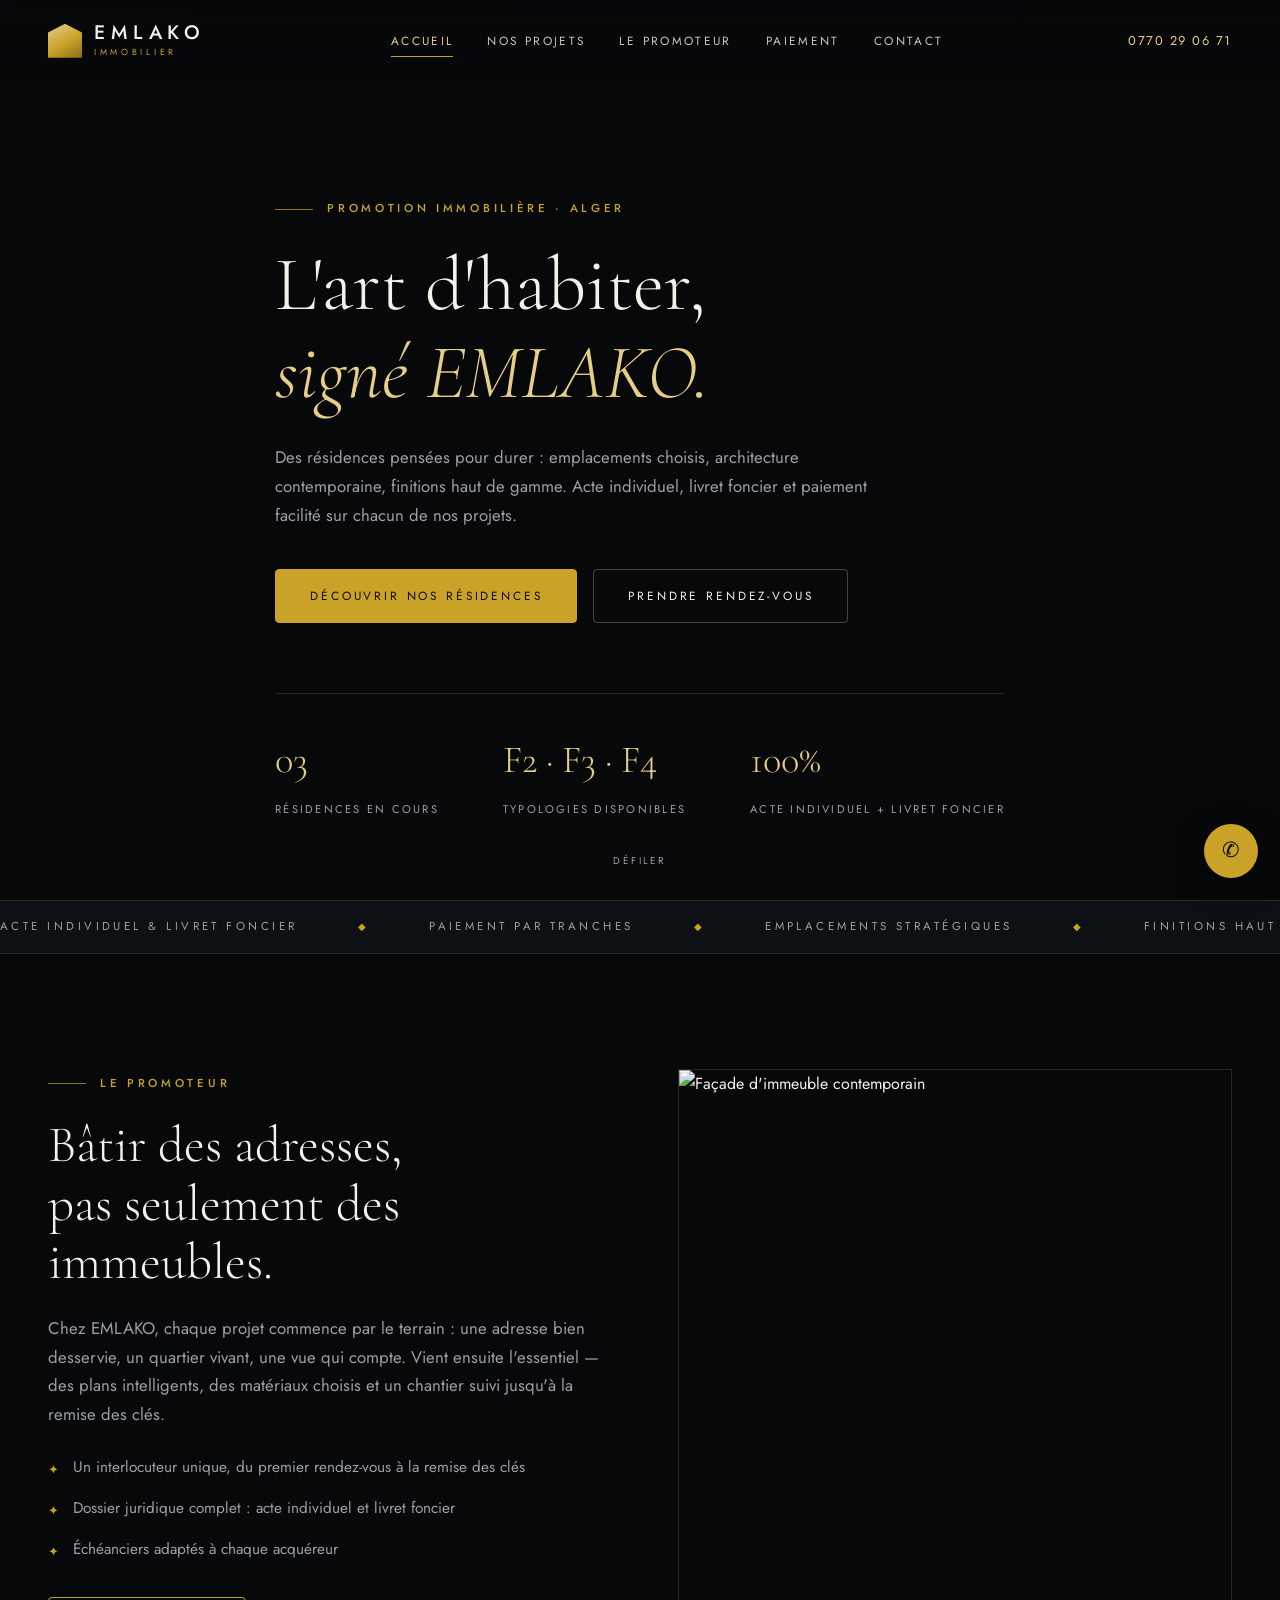
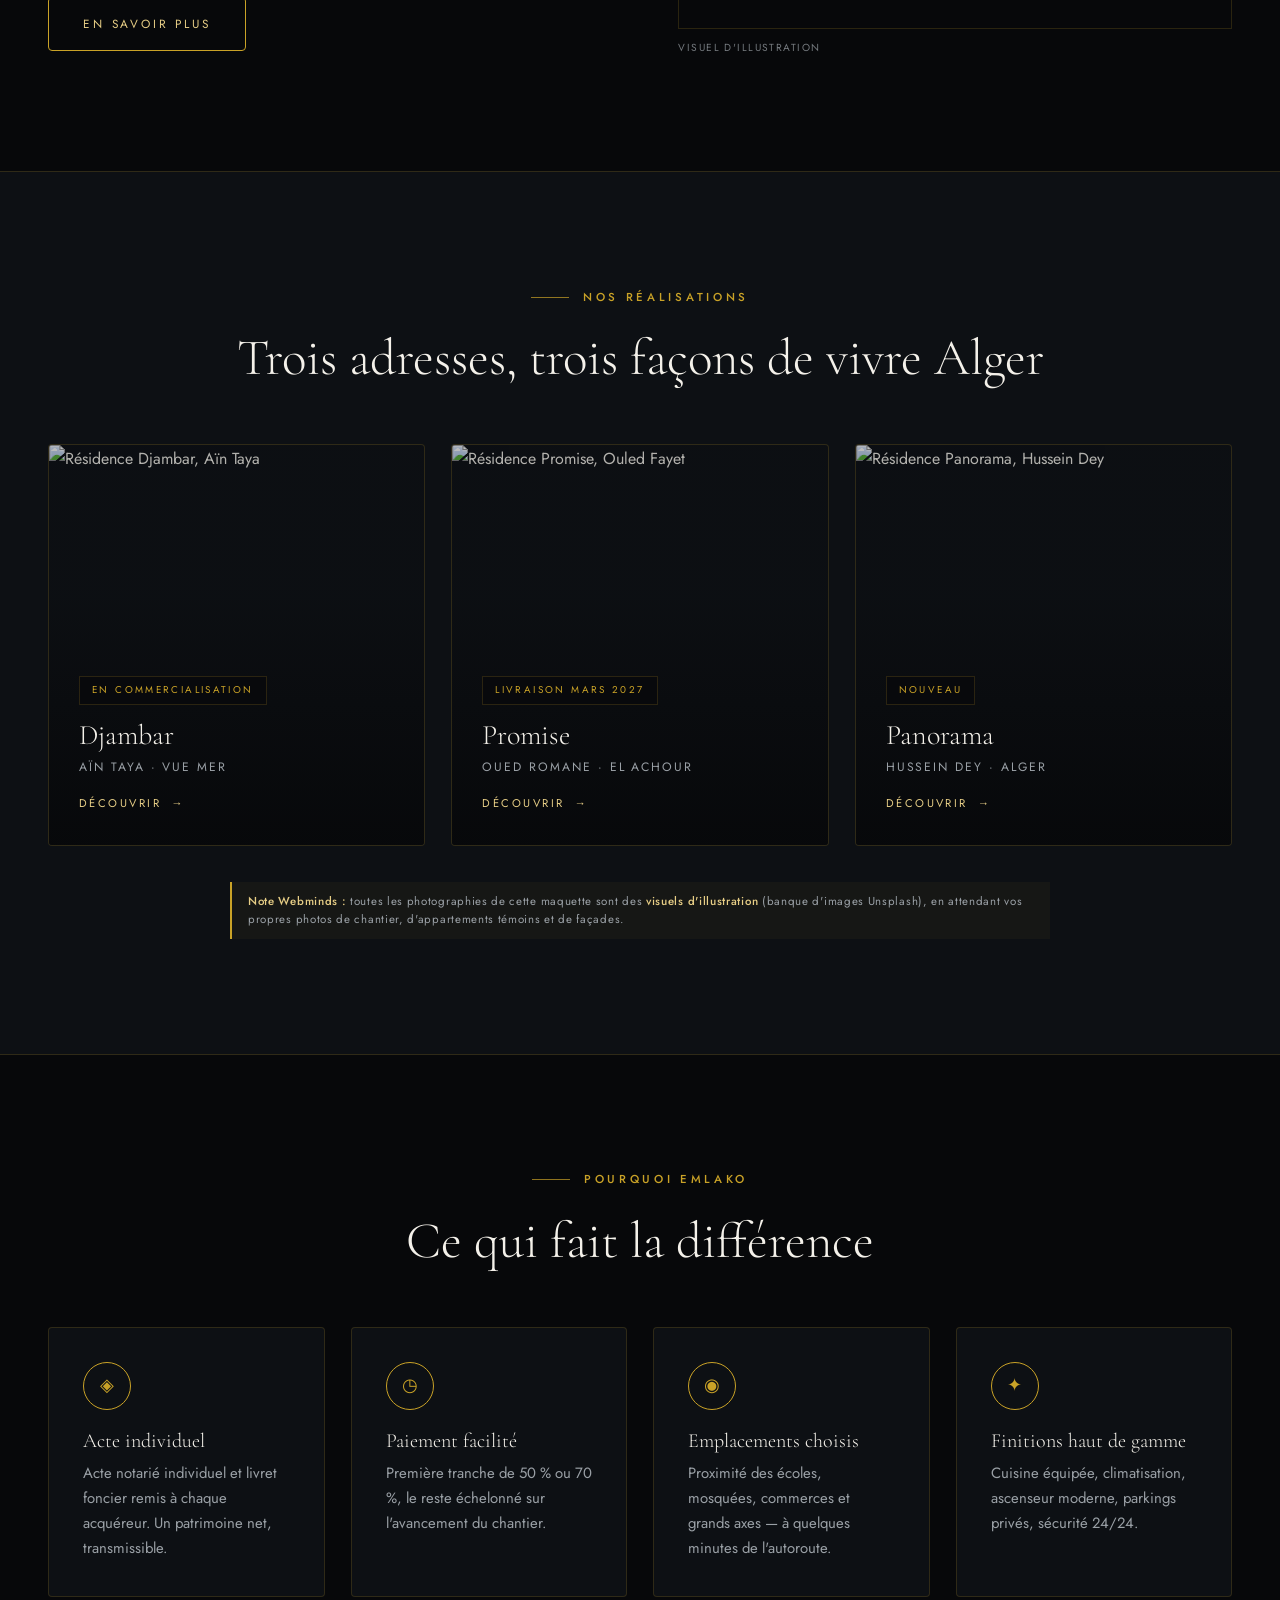
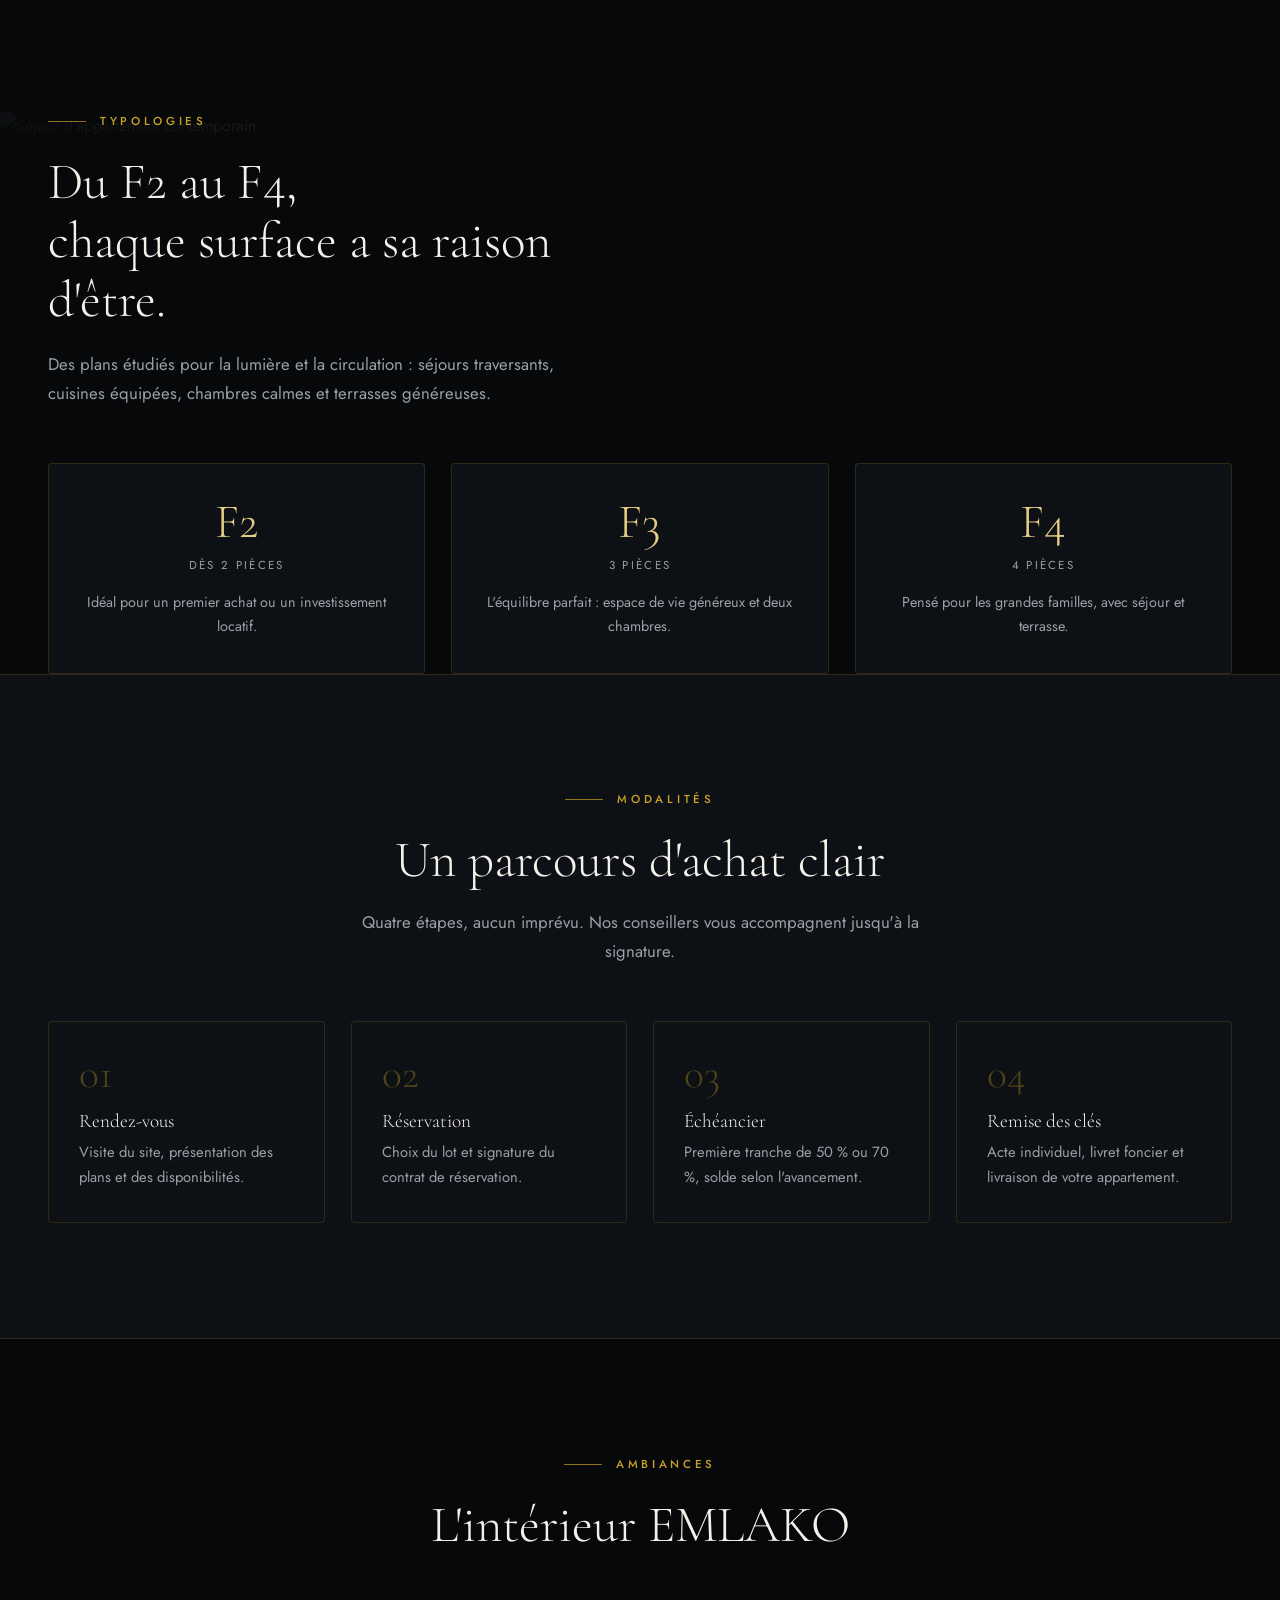
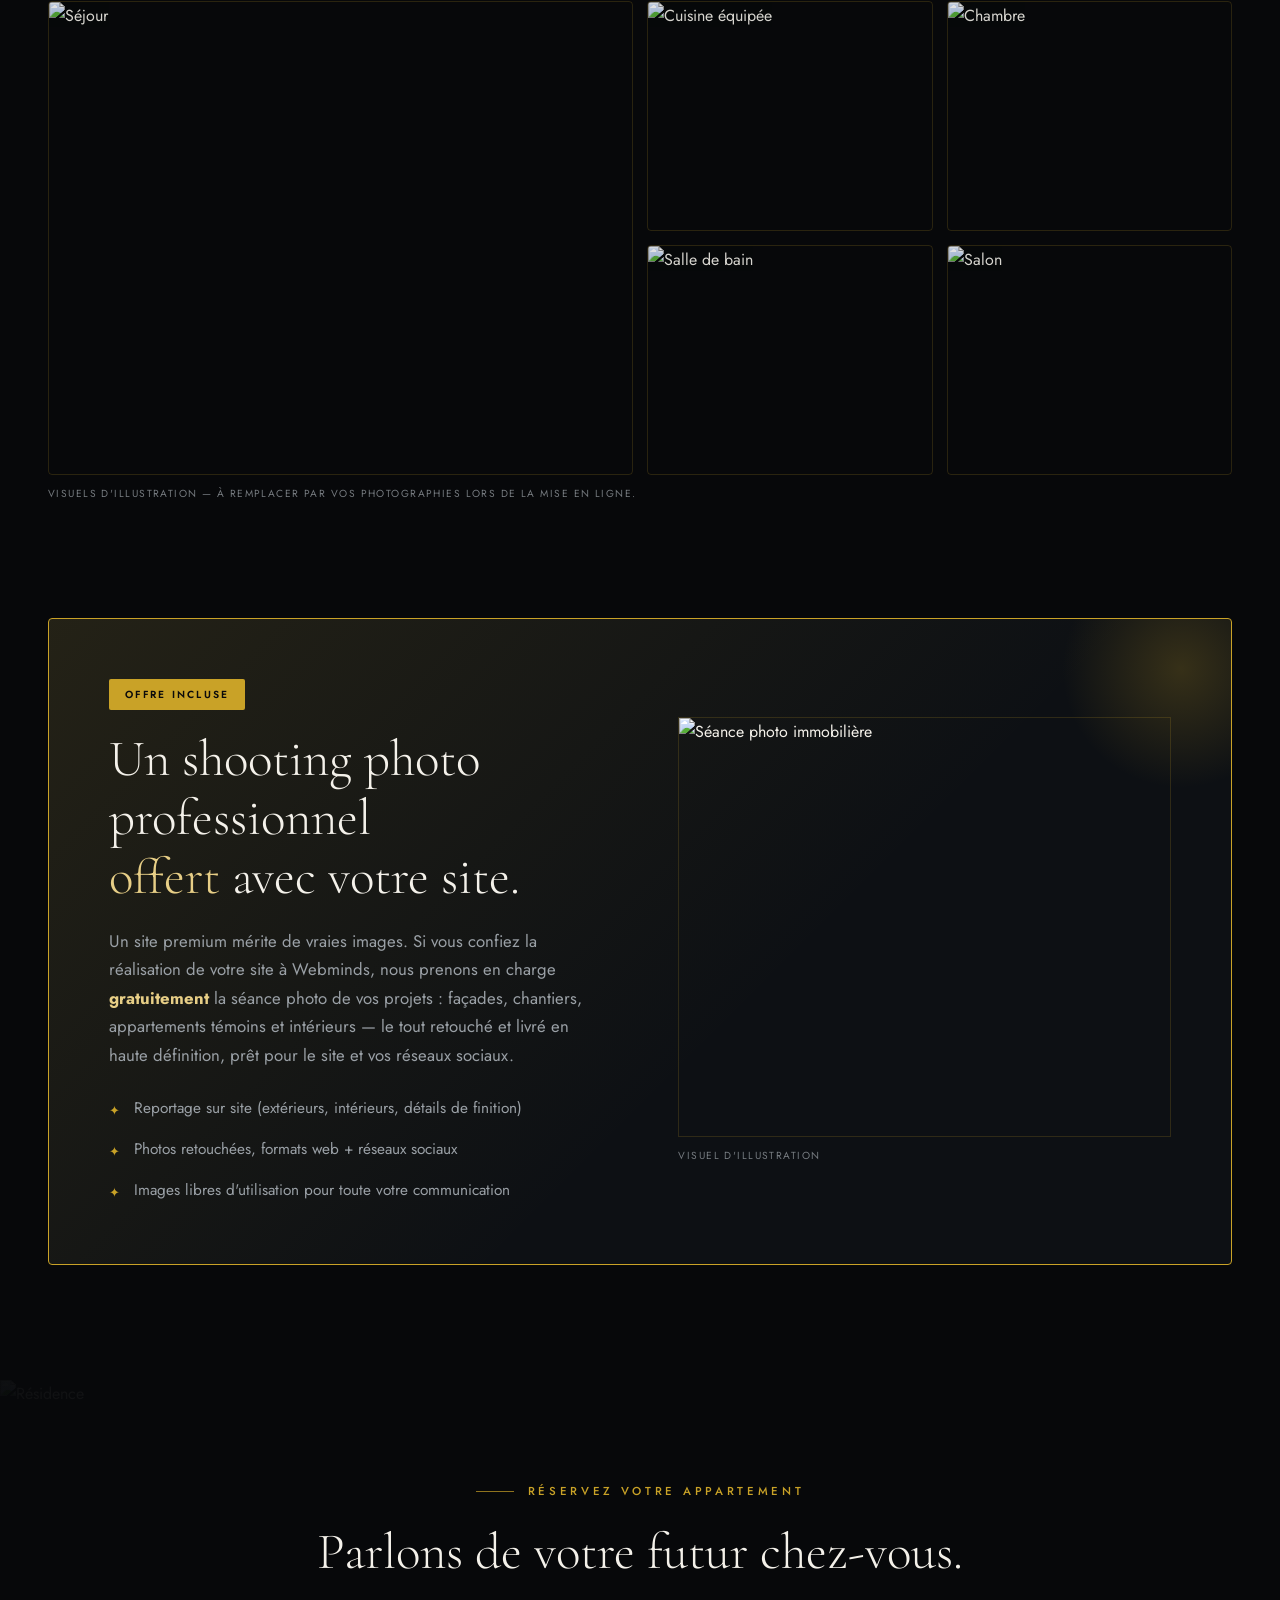
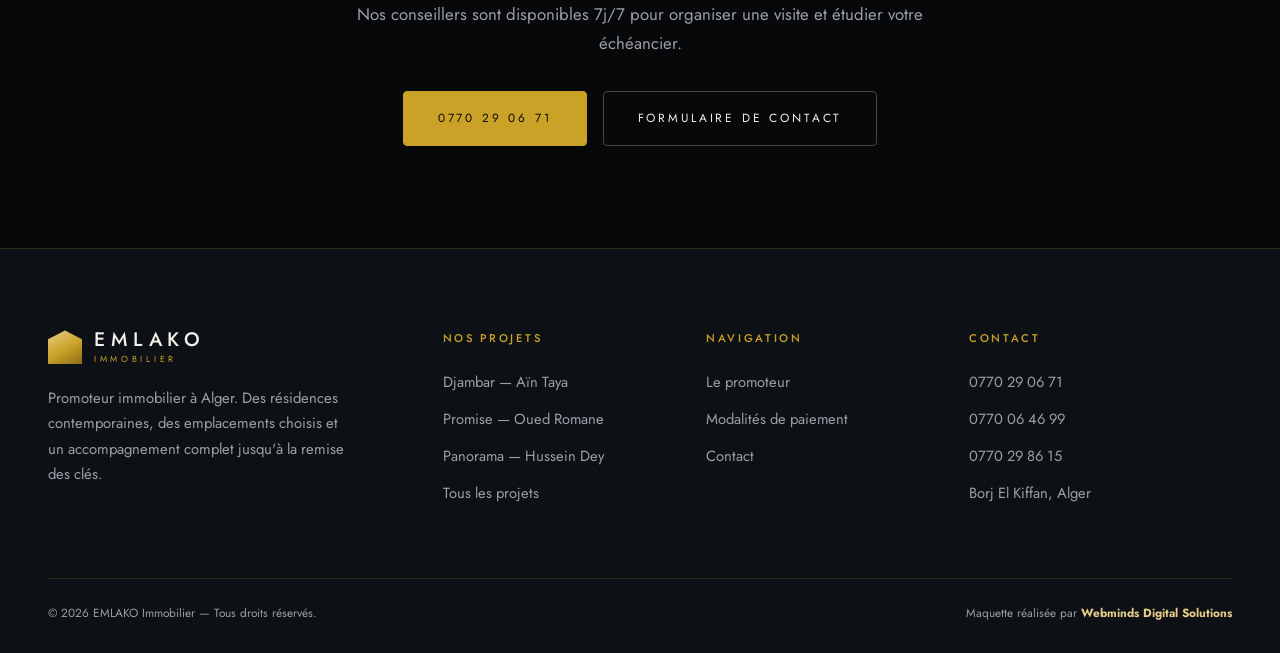
==== index.html @ 6c78ec1d "Initial commit — maquettes site EMLAKO (versions sombre et claire) Site statique sans build : versio" ====
<!DOCTYPE html>
<html lang="fr">
<head>
<meta charset="UTF-8">
<meta name="viewport" content="width=device-width, initial-scale=1">
<title>EMLAKO Immobilier — Promotion immobilière haut de gamme à Alger</title>
<meta name="description" content="EMLAKO Immobilier — promoteur immobilier à Alger. Résidences Djambar (Aïn Taya), Promise (Ouled Fayet) et Panorama (Hussein Dey). F2, F3, F4 avec acte individuel, livret foncier et paiement facilité.">
<link rel="preconnect" href="https://fonts.googleapis.com">
<link rel="preconnect" href="https://fonts.gstatic.com" crossorigin>
<link href="https://fonts.googleapis.com/css2?family=Cormorant+Garamond:ital,wght@0,300;0,400;0,500;1,300&family=Jost:wght@300;400;500&display=swap" rel="stylesheet">
<link rel="stylesheet" href="assets/css/style.css">
</head>
<body>

<!-- ============ HEADER ============ -->
<header class="header">
  <div class="wrap nav">
    <a href="index.html" class="logo">
      <span class="logo__mark"></span>
      <span class="logo__txt"><b>EMLAKO</b><span>Immobilier</span></span>
    </a>
    <nav class="menu">
      <a href="index.html" class="is-active">Accueil</a>
      <a href="projets.html">Nos projets</a>
      <a href="a-propos.html">Le promoteur</a>
      <a href="index.html#paiement">Paiement</a>
      <a href="contact.html">Contact</a>
    </nav>
    <div class="nav__cta">
      <span class="nav__tel">0770 29 06 71</span>
      <button class="burger" aria-label="Menu">☰</button>
    </div>
  </div>
</header>

<!-- ============ HERO ============ -->
<section class="hero">
  <div class="hero__bg">
    <img src="https://images.unsplash.com/photo-1613490493576-7fde63acd811?auto=format&fit=crop&w=2000&q=80" alt="Résidence contemporaine">
  </div>
  <div class="wrap hero__inner">
    <div class="eyebrow">Promotion immobilière · Alger</div>
    <h1>L'art d'habiter,<br><em>signé EMLAKO.</em></h1>
    <p class="lead">Des résidences pensées pour durer : emplacements choisis, architecture contemporaine, finitions haut de gamme. Acte individuel, livret foncier et paiement facilité sur chacun de nos projets.</p>
    <div class="hero__actions">
      <a href="projets.html" class="btn btn--solid">Découvrir nos résidences</a>
      <a href="contact.html" class="btn btn--ghost">Prendre rendez-vous</a>
    </div>
    <div class="hero__stats">
      <div class="stat"><b>03</b><span>Résidences en cours</span></div>
      <div class="stat"><b>F2 · F3 · F4</b><span>Typologies disponibles</span></div>
      <div class="stat"><b>100%</b><span>Acte individuel + livret foncier</span></div>
    </div>
  </div>
  <span class="scroll-hint">Défiler</span>
</section>

<!-- ============ MARQUEE ============ -->
<div class="marquee">
  <div class="marquee__track">
    <span>Acte individuel &amp; livret foncier</span><span>Paiement par tranches</span><span>Emplacements stratégiques</span><span>Finitions haut de gamme</span><span>Résidences sécurisées</span>
    <span>Acte individuel &amp; livret foncier</span><span>Paiement par tranches</span><span>Emplacements stratégiques</span><span>Finitions haut de gamme</span><span>Résidences sécurisées</span>
  </div>
</div>

<!-- ============ INTRO ============ -->
<section class="pad">
  <div class="wrap split">
    <div class="rv">
      <div class="eyebrow">Le promoteur</div>
      <h2>Bâtir des adresses,<br>pas seulement des immeubles.</h2>
      <p class="lead" style="margin-top:22px">Chez EMLAKO, chaque projet commence par le terrain : une adresse bien desservie, un quartier vivant, une vue qui compte. Vient ensuite l'essentiel — des plans intelligents, des matériaux choisis et un chantier suivi jusqu'à la remise des clés.</p>
      <ul class="checks">
        <li>Un interlocuteur unique, du premier rendez-vous à la remise des clés</li>
        <li>Dossier juridique complet : acte individuel et livret foncier</li>
        <li>Échéanciers adaptés à chaque acquéreur</li>
      </ul>
      <a href="a-propos.html" class="btn" style="margin-top:34px">En savoir plus</a>
    </div>
    <div class="rv">
      <img src="https://images.unsplash.com/photo-1545324418-cc1a3fa10c00?auto=format&fit=crop&w=1200&q=80" alt="Façade d'immeuble contemporain" style="width:100%;height:560px;object-fit:cover;border:1px solid var(--ligne)">
      <p class="img-note">Visuel d'illustration</p>
    </div>
  </div>
</section>

<!-- ============ PROJETS ============ -->
<section class="pad" id="projets" style="background:var(--noir-2);border-top:1px solid var(--ligne);border-bottom:1px solid var(--ligne)">
  <div class="wrap">
    <div class="center rv" style="margin-bottom:56px">
      <div class="eyebrow">Nos réalisations</div>
      <h2>Trois adresses, trois façons de vivre Alger</h2>
    </div>

    <div class="grid g3">
      <a href="projet-djambar.html" class="pcard rv">
        <div class="pcard__img"><img src="https://images.unsplash.com/photo-1507525428034-b723cf961d3e?auto=format&fit=crop&w=1200&q=80" alt="Résidence Djambar, Aïn Taya"></div>
        <div class="pcard__body">
          <span class="pcard__tag">En commercialisation</span>
          <h3>Djambar</h3>
          <p class="pcard__loc">Aïn Taya · Vue mer</p>
          <span class="pcard__link">Découvrir <span>→</span></span>
        </div>
      </a>

      <a href="projet-promise.html" class="pcard rv">
        <div class="pcard__img"><img src="https://images.unsplash.com/photo-1512917774080-9991f1c4c750?auto=format&fit=crop&w=1200&q=80" alt="Résidence Promise, Ouled Fayet"></div>
        <div class="pcard__body">
          <span class="pcard__tag">Livraison mars 2027</span>
          <h3>Promise</h3>
          <p class="pcard__loc">Oued Romane · El Achour</p>
          <span class="pcard__link">Découvrir <span>→</span></span>
        </div>
      </a>

      <a href="projet-panorama.html" class="pcard rv">
        <div class="pcard__img"><img src="https://images.unsplash.com/photo-1486406146926-c627a92ad1ab?auto=format&fit=crop&w=1200&q=80" alt="Résidence Panorama, Hussein Dey"></div>
        <div class="pcard__body">
          <span class="pcard__tag">Nouveau</span>
          <h3>Panorama</h3>
          <p class="pcard__loc">Hussein Dey · Alger</p>
          <span class="pcard__link">Découvrir <span>→</span></span>
        </div>
      </a>
    </div>

    <p class="note rv" style="max-width:820px;margin-left:auto;margin-right:auto;margin-top:36px">
      <b>Note Webminds :</b> toutes les photographies de cette maquette sont des <b>visuels d'illustration</b> (banque d'images Unsplash), en attendant vos propres photos de chantier, d'appartements témoins et de façades.
    </p>
  </div>
</section>

<!-- ============ ATOUTS ============ -->
<section class="pad">
  <div class="wrap">
    <div class="center rv" style="margin-bottom:56px">
      <div class="eyebrow">Pourquoi EMLAKO</div>
      <h2>Ce qui fait la différence</h2>
    </div>
    <div class="grid g4">
      <div class="feat rv"><div class="feat__ico">◈</div><h4>Acte individuel</h4><p>Acte notarié individuel et livret foncier remis à chaque acquéreur. Un patrimoine net, transmissible.</p></div>
      <div class="feat rv"><div class="feat__ico">◷</div><h4>Paiement facilité</h4><p>Première tranche de 50 % ou 70 %, le reste échelonné sur l'avancement du chantier.</p></div>
      <div class="feat rv"><div class="feat__ico">◉</div><h4>Emplacements choisis</h4><p>Proximité des écoles, mosquées, commerces et grands axes — à quelques minutes de l'autoroute.</p></div>
      <div class="feat rv"><div class="feat__ico">✦</div><h4>Finitions haut de gamme</h4><p>Cuisine équipée, climatisation, ascenseur moderne, parkings privés, sécurité 24/24.</p></div>
    </div>
  </div>
</section>

<!-- ============ TYPOLOGIES ============ -->
<section class="band">
  <img src="https://images.unsplash.com/photo-1600607687939-ce8a6c25118c?auto=format&fit=crop&w=2000&q=80" alt="Séjour d'appartement contemporain">
  <div class="wrap">
    <div style="max-width:560px" class="rv">
      <div class="eyebrow">Typologies</div>
      <h2>Du F2 au F4,<br>chaque surface a sa raison d'être.</h2>
      <p class="lead" style="margin-top:20px">Des plans étudiés pour la lumière et la circulation : séjours traversants, cuisines équipées, chambres calmes et terrasses généreuses.</p>
    </div>
    <div class="grid g3" style="margin-top:56px">
      <div class="typo rv"><b>F2</b><span>Dès 2 pièces</span><p>Idéal pour un premier achat ou un investissement locatif.</p></div>
      <div class="typo rv"><b>F3</b><span>3 pièces</span><p>L'équilibre parfait : espace de vie généreux et deux chambres.</p></div>
      <div class="typo rv"><b>F4</b><span>4 pièces</span><p>Pensé pour les grandes familles, avec séjour et terrasse.</p></div>
    </div>
  </div>
</section>

<!-- ============ PAIEMENT ============ -->
<section class="pad" id="paiement" style="background:var(--noir-2);border-top:1px solid var(--ligne);border-bottom:1px solid var(--ligne)">
  <div class="wrap">
    <div class="center rv" style="margin-bottom:56px">
      <div class="eyebrow">Modalités</div>
      <h2>Un parcours d'achat clair</h2>
      <p class="lead" style="margin:18px auto 0">Quatre étapes, aucun imprévu. Nos conseillers vous accompagnent jusqu'à la signature.</p>
    </div>
    <div class="grid g4">
      <div class="step rv"><b>01</b><h4>Rendez-vous</h4><p>Visite du site, présentation des plans et des disponibilités.</p></div>
      <div class="step rv"><b>02</b><h4>Réservation</h4><p>Choix du lot et signature du contrat de réservation.</p></div>
      <div class="step rv"><b>03</b><h4>Échéancier</h4><p>Première tranche de 50 % ou 70 %, solde selon l'avancement.</p></div>
      <div class="step rv"><b>04</b><h4>Remise des clés</h4><p>Acte individuel, livret foncier et livraison de votre appartement.</p></div>
    </div>
  </div>
</section>

<!-- ============ GALERIE ============ -->
<section class="pad">
  <div class="wrap">
    <div class="center rv" style="margin-bottom:46px">
      <div class="eyebrow">Ambiances</div>
      <h2>L'intérieur EMLAKO</h2>
    </div>
    <div class="gal rv">
      <figure><img src="https://images.unsplash.com/photo-1600566753086-00f18fb6b3ea?auto=format&fit=crop&w=1400&q=80" alt="Séjour"></figure>
      <figure><img src="https://images.unsplash.com/photo-1484154218962-a197022b5858?auto=format&fit=crop&w=900&q=80" alt="Cuisine équipée"></figure>
      <figure><img src="https://images.unsplash.com/photo-1560448204-e02f11c3d0e2?auto=format&fit=crop&w=900&q=80" alt="Chambre"></figure>
      <figure><img src="https://images.unsplash.com/photo-1552321554-5fefe8c9ef14?auto=format&fit=crop&w=900&q=80" alt="Salle de bain"></figure>
      <figure><img src="https://images.unsplash.com/photo-1493809842364-78817add7ffb?auto=format&fit=crop&w=900&q=80" alt="Salon"></figure>
    </div>
    <p class="img-note">Visuels d'illustration — à remplacer par vos photographies lors de la mise en ligne.</p>
  </div>
</section>

<!-- ============ OFFRE SHOOTING ============ -->
<section class="pad" style="padding-top:0">
  <div class="wrap">
    <div class="offer rv">
      <div class="split" style="align-items:center">
        <div>
          <span class="offer__badge">Offre incluse</span>
          <h2>Un shooting photo professionnel<br><span class="gold">offert</span> avec votre site.</h2>
          <p class="lead" style="margin-top:20px">Un site premium mérite de vraies images. Si vous confiez la réalisation de votre site à Webminds, nous prenons en charge <b class="gold">gratuitement</b> la séance photo de vos projets : façades, chantiers, appartements témoins et intérieurs — le tout retouché et livré en haute définition, prêt pour le site et vos réseaux sociaux.</p>
          <ul class="checks">
            <li>Reportage sur site (extérieurs, intérieurs, détails de finition)</li>
            <li>Photos retouchées, formats web + réseaux sociaux</li>
            <li>Images libres d'utilisation pour toute votre communication</li>
          </ul>
        </div>
        <div>
          <img src="https://images.unsplash.com/photo-1554048612-b6a482bc67e5?auto=format&fit=crop&w=1100&q=80" alt="Séance photo immobilière" style="width:100%;height:420px;object-fit:cover;border:1px solid var(--ligne)">
          <p class="img-note">Visuel d'illustration</p>
        </div>
      </div>
    </div>
  </div>
</section>

<!-- ============ CTA CONTACT ============ -->
<section class="band" style="min-height:52vh">
  <img src="https://images.unsplash.com/photo-1570129477492-45c003edd2be?auto=format&fit=crop&w=2000&q=80" alt="Résidence">
  <div class="wrap center rv">
    <div class="eyebrow">Réservez votre appartement</div>
    <h2>Parlons de votre futur chez-vous.</h2>
    <p class="lead" style="margin:18px auto 34px">Nos conseillers sont disponibles 7j/7 pour organiser une visite et étudier votre échéancier.</p>
    <div style="display:flex;gap:16px;justify-content:center;flex-wrap:wrap">
      <a href="tel:0770290671" class="btn btn--solid">0770 29 06 71</a>
      <a href="contact.html" class="btn btn--ghost">Formulaire de contact</a>
    </div>
  </div>
</section>

<!-- ============ FOOTER ============ -->
<footer class="footer">
  <div class="wrap">
    <div class="footer__grid">
      <div>
        <a href="index.html" class="logo" style="margin-bottom:20px">
          <span class="logo__mark"></span>
          <span class="logo__txt"><b>EMLAKO</b><span>Immobilier</span></span>
        </a>
        <p style="color:var(--gris);font-size:.93rem;max-width:34ch">Promoteur immobilier à Alger. Des résidences contemporaines, des emplacements choisis et un accompagnement complet jusqu'à la remise des clés.</p>
      </div>
      <div>
        <h5>Nos projets</h5>
        <ul>
          <li><a href="projet-djambar.html">Djambar — Aïn Taya</a></li>
          <li><a href="projet-promise.html">Promise — Oued Romane</a></li>
          <li><a href="projet-panorama.html">Panorama — Hussein Dey</a></li>
          <li><a href="projets.html">Tous les projets</a></li>
        </ul>
      </div>
      <div>
        <h5>Navigation</h5>
        <ul>
          <li><a href="a-propos.html">Le promoteur</a></li>
          <li><a href="index.html#paiement">Modalités de paiement</a></li>
          <li><a href="contact.html">Contact</a></li>
        </ul>
      </div>
      <div>
        <h5>Contact</h5>
        <ul>
          <li><a href="tel:0770290671">0770 29 06 71</a></li>
          <li><a href="tel:0770064699">0770 06 46 99</a></li>
          <li><a href="tel:0770298615">0770 29 86 15</a></li>
          <li>Borj El Kiffan, Alger</li>
        </ul>
      </div>
    </div>
    <div class="footer__bottom">
      <span>© 2026 EMLAKO Immobilier — Tous droits réservés.</span>
      <span>Maquette réalisée par <b class="gold">Webminds Digital Solutions</b></span>
    </div>
  </div>
</footer>

<a href="https://wa.me/213770290671" class="wa" aria-label="WhatsApp" target="_blank" rel="noopener">✆</a>

<script src="assets/js/main.js"></script>
</body>
</html>
---- assets/css/style.css ----
/* ==========================================================================
   EMLAKO IMMOBILIER — Maquette site vitrine
   Proposition Webminds Digital Solutions
   ========================================================================== */

:root{
  --noir:#07080A;
  --noir-2:#0D1014;
  --noir-3:#13171C;
  --ligne:rgba(201,162,39,.18);
  --or:#C9A227;
  --or-clair:#E7CE86;
  --or-soft:rgba(201,162,39,.09);
  --blanc:#F4F1EA;
  --gris:#9AA0A6;
  --maxw:1240px;
  --r:4px;
  --t:.45s cubic-bezier(.22,.61,.36,1);
}

*{margin:0;padding:0;box-sizing:border-box}
html{scroll-behavior:smooth}
body{
  background:var(--noir);
  color:var(--blanc);
  font-family:"Jost","Helvetica Neue",Arial,sans-serif;
  font-size:16px;
  line-height:1.7;
  -webkit-font-smoothing:antialiased;
  overflow-x:hidden;
}
img{display:block;max-width:100%}
a{color:inherit;text-decoration:none}
ul{list-style:none}

h1,h2,h3,h4,.serif{font-family:"Cormorant Garamond",Georgia,serif;font-weight:300;line-height:1.15}
h1{font-size:clamp(2.6rem,6vw,5rem)}
h2{font-size:clamp(2rem,4vw,3.4rem)}
h3{font-size:clamp(1.4rem,2.2vw,2rem)}

.wrap{max-width:var(--maxw);margin:0 auto;padding:0 28px}
section{position:relative}
.pad{padding:clamp(70px,9vw,140px) 0}

/* --- Typo utilitaires --- */
.eyebrow{
  font-size:.72rem;letter-spacing:.32em;text-transform:uppercase;
  color:var(--or);display:flex;align-items:center;gap:14px;margin-bottom:22px;font-weight:500;
}
.eyebrow::before{content:"";width:38px;height:1px;background:var(--or);opacity:.7}
.lead{color:var(--gris);max-width:62ch;font-size:1.05rem}
.gold{color:var(--or-clair)}
.center{text-align:center}
.center .eyebrow{justify-content:center}

/* --- Boutons --- */
.btn{
  display:inline-flex;align-items:center;gap:12px;
  padding:16px 34px;border:1px solid var(--or);color:var(--or-clair);
  font-size:.74rem;letter-spacing:.24em;text-transform:uppercase;
  transition:var(--t);border-radius:var(--r);background:transparent;cursor:pointer;
}
.btn:hover{background:var(--or);color:#0b0b0b;transform:translateY(-2px)}
.btn--solid{background:var(--or);color:#0b0b0b;border-color:var(--or)}
.btn--solid:hover{background:transparent;color:var(--or-clair)}
.btn--ghost{border-color:rgba(244,241,234,.25);color:var(--blanc)}
.btn--ghost:hover{border-color:var(--or);background:var(--or);color:#0b0b0b}

/* --- Header --- */
.header{
  position:fixed;inset:0 0 auto 0;z-index:90;
  padding:22px 0;transition:var(--t);
  background:linear-gradient(to bottom,rgba(7,8,10,.85),transparent);
}
.header.scrolled{
  background:rgba(7,8,10,.96);
  border-bottom:1px solid var(--ligne);
  padding:14px 0;backdrop-filter:blur(14px);
}
.nav{display:flex;align-items:center;justify-content:space-between;gap:30px}
.logo{display:flex;align-items:center;gap:12px}
.logo__mark{
  width:34px;height:34px;flex:none;
  background:linear-gradient(150deg,var(--or-clair),var(--or) 55%,#8a6d16);
  clip-path:polygon(50% 0,100% 26%,100% 100%,0 100%,0 26%);
}
.logo__txt{line-height:1.05}
.logo__txt b{display:block;font-size:1.22rem;letter-spacing:.3em;font-weight:500}
.logo__txt span{font-size:.55rem;letter-spacing:.42em;color:var(--or);text-transform:uppercase}
.menu{display:flex;gap:34px;align-items:center}
.menu a{
  font-size:.74rem;letter-spacing:.2em;text-transform:uppercase;color:var(--blanc);
  opacity:.82;position:relative;padding:6px 0;transition:var(--t);
}
.menu a::after{content:"";position:absolute;left:0;bottom:0;height:1px;width:0;background:var(--or);transition:var(--t)}
.menu a:hover,.menu a.is-active{opacity:1;color:var(--or-clair)}
.menu a:hover::after,.menu a.is-active::after{width:100%}
.nav__cta{display:flex;align-items:center;gap:18px}
.nav__tel{font-size:.8rem;letter-spacing:.12em;color:var(--or-clair);white-space:nowrap}
.burger{display:none;background:none;border:0;color:var(--blanc);font-size:1.5rem;cursor:pointer;line-height:1}

/* --- Hero --- */
.hero{position:relative;min-height:100vh;display:flex;align-items:center;overflow:hidden}
.hero__bg{position:absolute;inset:0;z-index:-2}
.hero__bg img{width:100%;height:100%;object-fit:cover;opacity:.5;animation:zoom 22s ease-in-out infinite alternate}
@keyframes zoom{from{transform:scale(1)}to{transform:scale(1.09)}}
.hero::after{
  content:"";position:absolute;inset:0;z-index:-1;
  background:linear-gradient(105deg,rgba(7,8,10,.94) 12%,rgba(7,8,10,.72) 48%,rgba(7,8,10,.42));
}
.hero__inner{padding-top:120px;max-width:820px}
.hero h1{margin-bottom:26px}
.hero h1 em{font-style:italic;color:var(--or-clair)}
.hero__actions{display:flex;gap:16px;flex-wrap:wrap;margin-top:40px}
.hero__stats{
  display:flex;gap:clamp(24px,5vw,64px);flex-wrap:wrap;
  margin-top:70px;padding-top:34px;border-top:1px solid var(--ligne);
}
.stat b{display:block;font-family:"Cormorant Garamond",serif;font-size:2.4rem;color:var(--or-clair);font-weight:300}
.stat span{font-size:.7rem;letter-spacing:.2em;text-transform:uppercase;color:var(--gris)}
.scroll-hint{
  position:absolute;bottom:30px;left:50%;transform:translateX(-50%);
  font-size:.62rem;letter-spacing:.3em;text-transform:uppercase;color:var(--gris);
}

/* --- Bandeau défilant --- */
.marquee{
  border-top:1px solid var(--ligne);border-bottom:1px solid var(--ligne);
  overflow:hidden;background:var(--noir-2);padding:16px 0;
}
.marquee__track{display:flex;gap:60px;white-space:nowrap;animation:slide 34s linear infinite;width:max-content}
.marquee__track span{
  font-size:.72rem;letter-spacing:.3em;text-transform:uppercase;color:var(--gris);
  display:flex;align-items:center;gap:60px;
}
.marquee__track span::after{content:"◆";color:var(--or);font-size:.6rem}
@keyframes slide{to{transform:translateX(-50%)}}

/* --- Grilles --- */
.grid{display:grid;gap:26px}
.g2{grid-template-columns:repeat(2,1fr)}
.g3{grid-template-columns:repeat(3,1fr)}
.g4{grid-template-columns:repeat(4,1fr)}
.split{display:grid;grid-template-columns:1fr 1fr;gap:clamp(36px,6vw,90px);align-items:center}

/* --- Cartes projets --- */
.pcard{
  position:relative;overflow:hidden;border:1px solid var(--ligne);
  background:var(--noir-2);border-radius:var(--r);display:block;
}
.pcard__img{height:400px;overflow:hidden;position:relative}
.pcard__img img{width:100%;height:100%;object-fit:cover;transition:transform 1.1s cubic-bezier(.22,.61,.36,1);opacity:.85}
.pcard:hover .pcard__img img{transform:scale(1.08);opacity:1}
.pcard__img::after{content:"";position:absolute;inset:0;background:linear-gradient(to top,rgba(7,8,10,.96),rgba(7,8,10,.15) 62%)}
.pcard__body{position:absolute;bottom:0;left:0;right:0;padding:30px;z-index:2}
.pcard__tag{
  display:inline-block;font-size:.62rem;letter-spacing:.24em;text-transform:uppercase;
  color:var(--or);border:1px solid var(--ligne);padding:5px 12px;margin-bottom:14px;background:rgba(7,8,10,.6);
}
.pcard h3{margin-bottom:6px}
.pcard__loc{font-size:.76rem;letter-spacing:.16em;text-transform:uppercase;color:var(--gris)}
.pcard__link{
  margin-top:16px;display:inline-flex;gap:10px;align-items:center;
  font-size:.7rem;letter-spacing:.22em;text-transform:uppercase;color:var(--or-clair);
}
.pcard__link span{transition:var(--t)}
.pcard:hover .pcard__link span{transform:translateX(6px)}
.pcard--wide .pcard__img{height:470px}

/* --- Atouts --- */
.feat{padding:34px;border:1px solid var(--ligne);background:var(--noir-2);border-radius:var(--r);transition:var(--t)}
.feat:hover{background:var(--noir-3);transform:translateY(-6px);border-color:rgba(201,162,39,.4)}
.feat__ico{
  width:48px;height:48px;border:1px solid var(--or);border-radius:50%;
  display:grid;place-items:center;color:var(--or);margin-bottom:20px;font-size:1.1rem;
}
.feat h4{font-size:1.25rem;margin-bottom:8px}
.feat p{color:var(--gris);font-size:.93rem}

/* --- Typologies --- */
.typo{border:1px solid var(--ligne);background:var(--noir-2);padding:34px;text-align:center;border-radius:var(--r);transition:var(--t)}
.typo:hover{border-color:var(--or);background:var(--noir-3)}
.typo b{display:block;font-family:"Cormorant Garamond",serif;font-size:3rem;color:var(--or-clair);font-weight:300;line-height:1}
.typo span{font-size:.72rem;letter-spacing:.2em;text-transform:uppercase;color:var(--gris);display:block;margin-top:10px}
.typo p{color:var(--gris);font-size:.9rem;margin-top:14px}

/* --- Bande image --- */
.band{position:relative;min-height:60vh;display:flex;align-items:center;overflow:hidden}
.band img{position:absolute;inset:0;width:100%;height:100%;object-fit:cover;opacity:.32;z-index:-1}
.band::after{content:"";position:absolute;inset:0;background:linear-gradient(to right,rgba(7,8,10,.9),rgba(7,8,10,.35));z-index:-1}

/* --- Paiement / étapes --- */
.step{position:relative;padding:32px 30px;border:1px solid var(--ligne);background:var(--noir-2);border-radius:var(--r)}
.step b{
  font-family:"Cormorant Garamond",serif;font-size:2.6rem;color:rgba(201,162,39,.35);
  display:block;line-height:1;margin-bottom:14px;font-weight:300;
}
.step h4{font-size:1.2rem;margin-bottom:8px}
.step p{color:var(--gris);font-size:.92rem}

/* --- Liste check --- */
.checks{display:grid;gap:14px;margin-top:26px}
.checks li{display:flex;gap:14px;align-items:flex-start;color:var(--gris);font-size:.96rem}
.checks li::before{content:"✦";color:var(--or);font-size:.8rem;margin-top:5px}

/* --- Galerie --- */
.gal{display:grid;grid-template-columns:repeat(4,1fr);gap:14px}
.gal figure{overflow:hidden;height:230px;border:1px solid var(--ligne);position:relative;border-radius:var(--r)}
.gal figure:first-child{grid-column:span 2;grid-row:span 2;height:auto;min-height:474px}
.gal img{width:100%;height:100%;object-fit:cover;transition:transform 1s var(--t);opacity:.88}
.gal figure:hover img{transform:scale(1.07);opacity:1}

/* --- Encart shooting offert --- */
.offer{
  border:1px solid var(--or);border-radius:var(--r);
  background:linear-gradient(135deg,rgba(201,162,39,.12),rgba(7,8,10,0) 60%),var(--noir-2);
  padding:clamp(34px,5vw,60px);position:relative;overflow:hidden;
}
.offer::before{
  content:"";position:absolute;right:-70px;top:-70px;width:240px;height:240px;border-radius:50%;
  background:radial-gradient(circle,rgba(201,162,39,.22),transparent 70%);
}
.offer__badge{
  display:inline-block;background:var(--or);color:#0b0b0b;font-size:.64rem;font-weight:600;
  letter-spacing:.22em;text-transform:uppercase;padding:7px 16px;margin-bottom:20px;border-radius:2px;
}

/* --- Note illustration --- */
.note{
  font-size:.72rem;letter-spacing:.06em;color:var(--gris);
  border-left:2px solid var(--or);padding:10px 16px;background:rgba(201,162,39,.05);
  margin-top:20px;line-height:1.6;
}
.note b{color:var(--or-clair);font-weight:500}
.img-note{
  font-size:.64rem;letter-spacing:.14em;text-transform:uppercase;color:var(--gris);
  opacity:.75;margin-top:10px;
}

/* --- Formulaire --- */
.form{display:grid;gap:18px}
.form .row{display:grid;grid-template-columns:1fr 1fr;gap:18px}
.form label{display:block;font-size:.66rem;letter-spacing:.2em;text-transform:uppercase;color:var(--gris);margin-bottom:8px}
.form input,.form select,.form textarea{
  width:100%;background:var(--noir-2);border:1px solid var(--ligne);color:var(--blanc);
  padding:14px 16px;font-family:inherit;font-size:.95rem;border-radius:var(--r);transition:var(--t);
}
.form input:focus,.form select:focus,.form textarea:focus{outline:0;border-color:var(--or);background:var(--noir-3)}
.form textarea{min-height:130px;resize:vertical}

/* --- Contact infos --- */
.cinfo{display:flex;gap:18px;padding:24px 0;border-bottom:1px solid var(--ligne)}
.cinfo__ico{width:42px;height:42px;flex:none;border:1px solid var(--or);border-radius:50%;display:grid;place-items:center;color:var(--or)}
.cinfo b{display:block;font-size:.68rem;letter-spacing:.22em;text-transform:uppercase;color:var(--gris);font-weight:500;margin-bottom:5px}
.cinfo p{color:var(--blanc);font-size:1rem}

/* --- Page header interne --- */
.phead{position:relative;padding:190px 0 90px;overflow:hidden}
.phead img{position:absolute;inset:0;width:100%;height:100%;object-fit:cover;opacity:.3;z-index:-1}
.phead::after{content:"";position:absolute;inset:0;background:linear-gradient(to top,var(--noir),rgba(7,8,10,.55));z-index:-1}
.crumb{font-size:.68rem;letter-spacing:.2em;text-transform:uppercase;color:var(--gris);margin-top:16px}
.crumb a:hover{color:var(--or-clair)}

/* --- Footer --- */
.footer{background:var(--noir-2);border-top:1px solid var(--ligne);padding:80px 0 30px}
.footer__grid{display:grid;grid-template-columns:1.6fr 1fr 1fr 1.2fr;gap:44px}
.footer h5{font-size:.7rem;letter-spacing:.24em;text-transform:uppercase;color:var(--or);margin-bottom:22px;font-weight:500}
.footer li{margin-bottom:12px;color:var(--gris);font-size:.92rem}
.footer a:hover{color:var(--or-clair)}
.footer__bottom{
  margin-top:60px;padding-top:24px;border-top:1px solid var(--ligne);
  display:flex;justify-content:space-between;gap:16px;flex-wrap:wrap;
  font-size:.74rem;color:var(--gris);
}

/* --- WhatsApp flottant --- */
.wa{
  position:fixed;right:22px;bottom:22px;z-index:80;
  width:54px;height:54px;border-radius:50%;background:var(--or);color:#0b0b0b;
  display:grid;place-items:center;font-size:1.3rem;box-shadow:0 10px 30px rgba(0,0,0,.5);transition:var(--t);
}
.wa:hover{transform:scale(1.08)}

/* --- Reveal --- */
.rv{opacity:0;transform:translateY(32px);transition:opacity .9s ease,transform .9s cubic-bezier(.22,.61,.36,1)}
.rv.in{opacity:1;transform:none}

/* --- Responsive --- */
@media(max-width:980px){
  .g4{grid-template-columns:repeat(2,1fr)}
  .g3{grid-template-columns:repeat(2,1fr)}
  .footer__grid{grid-template-columns:1fr 1fr}
  .gal{grid-template-columns:repeat(2,1fr)}
  .gal figure:first-child{grid-column:span 2;min-height:300px}
}
@media(max-width:820px){
  .menu{
    position:fixed;inset:0 0 0 auto;width:min(80vw,320px);background:var(--noir-2);
    flex-direction:column;justify-content:center;gap:26px;
    transform:translateX(100%);transition:var(--t);border-left:1px solid var(--ligne);z-index:95;
  }
  .menu.open{transform:none}
  .burger{display:block;z-index:96}
  .nav__tel{display:none}
  .split,.g2,.g3{grid-template-columns:1fr}
  .hero__inner{padding-top:150px}
  .form .row{grid-template-columns:1fr}
  .footer__grid{grid-template-columns:1fr}
}
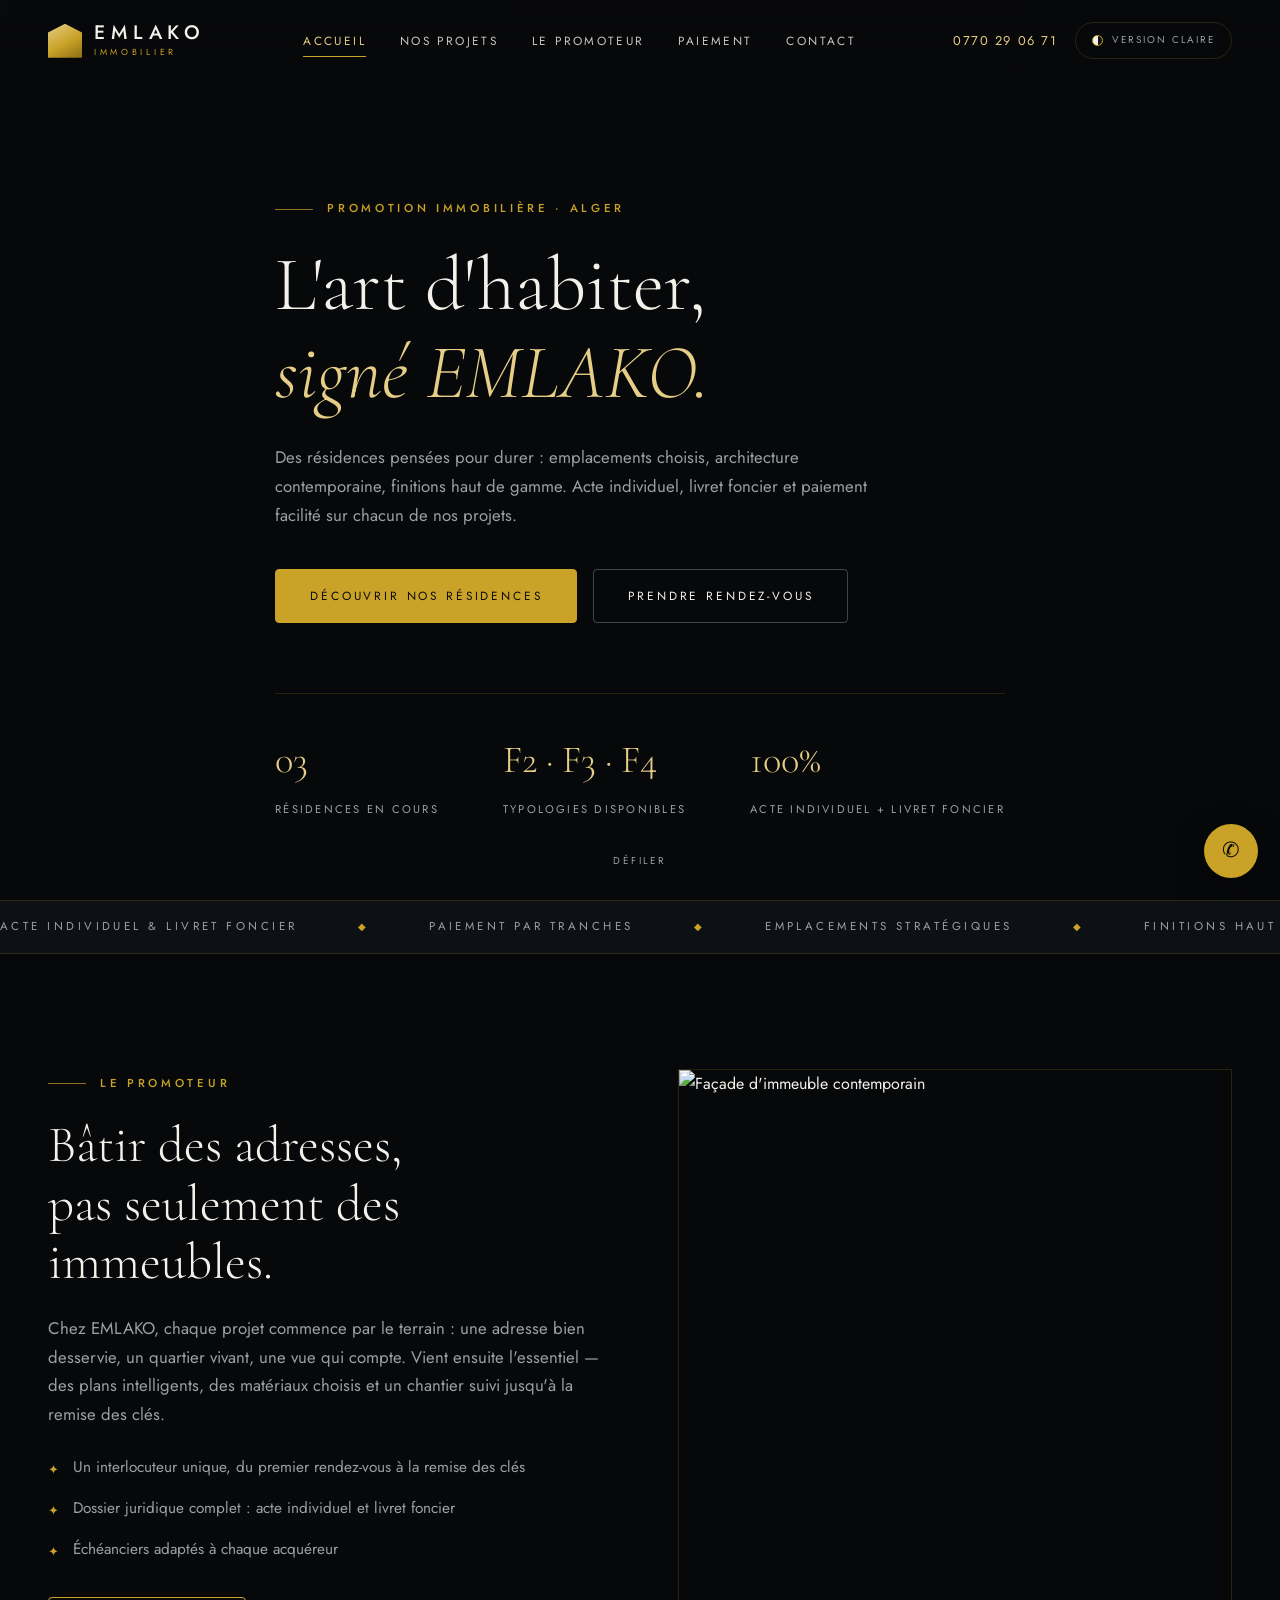
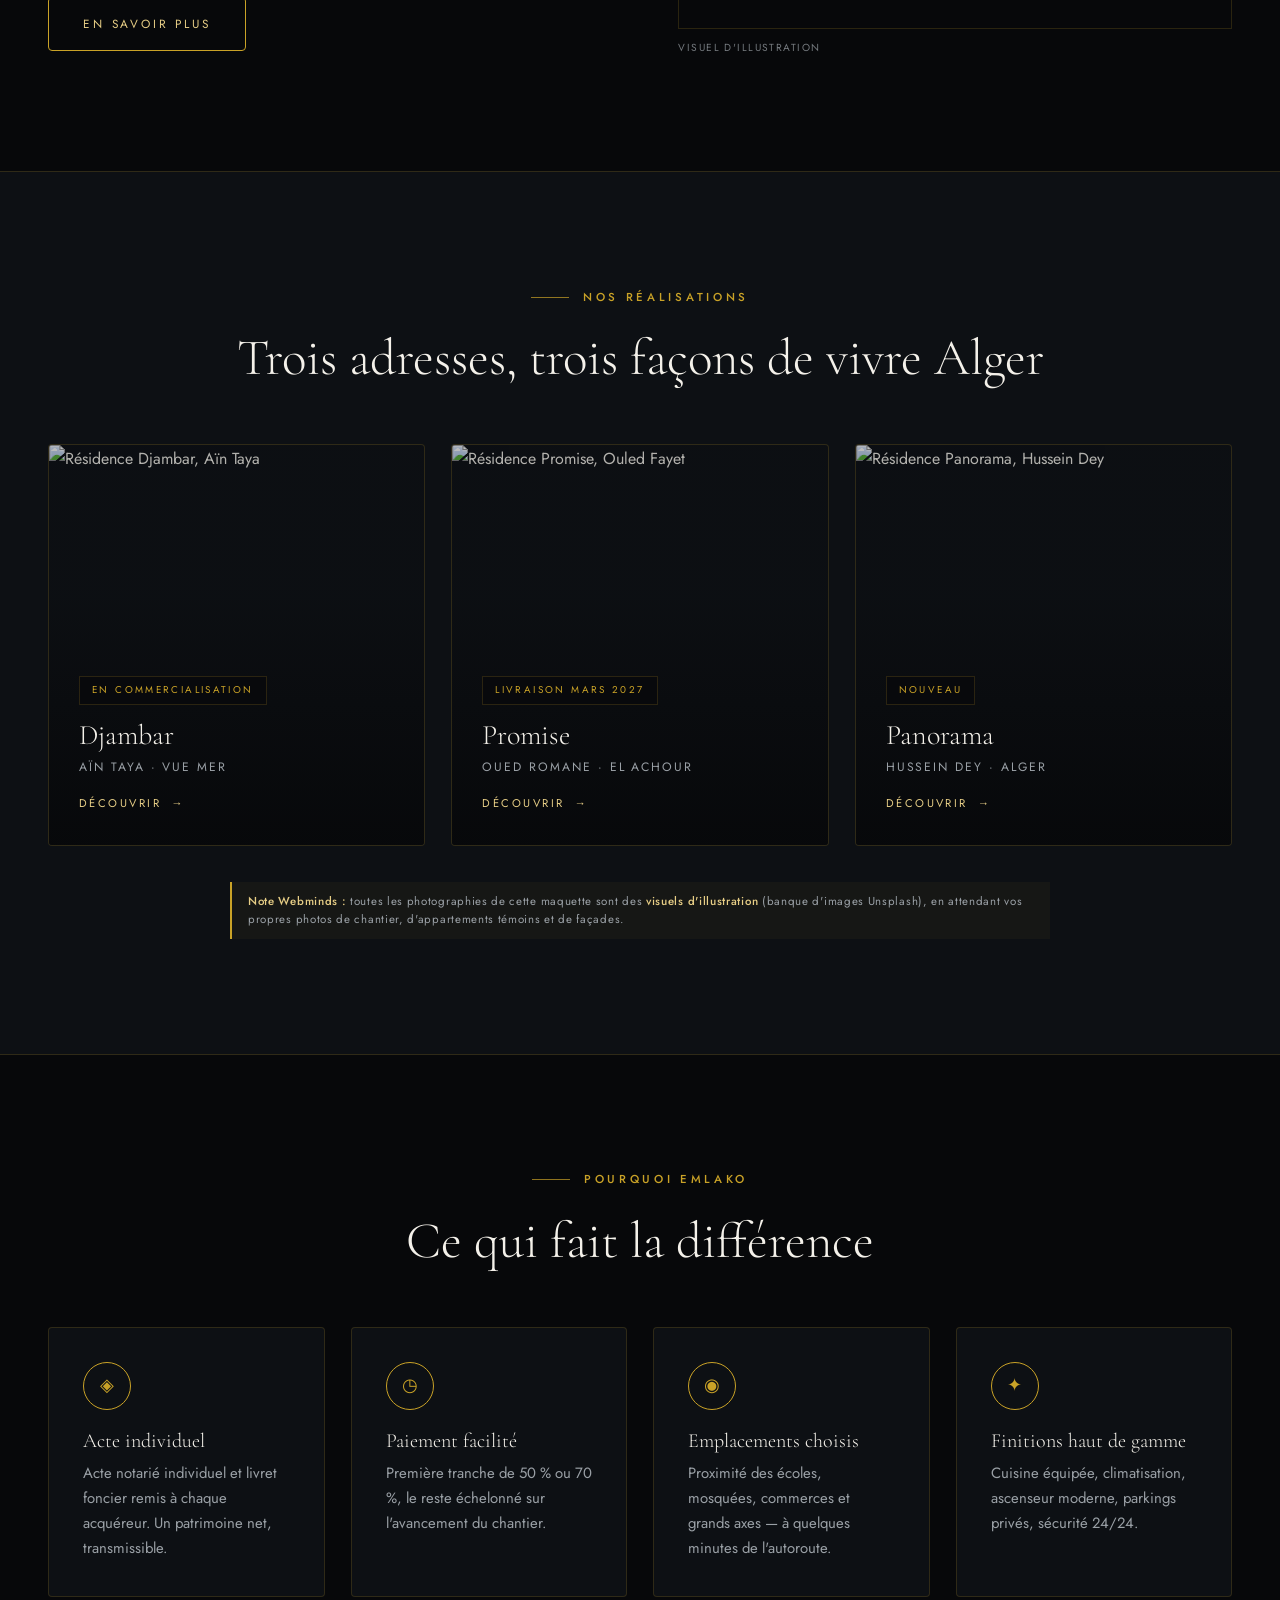
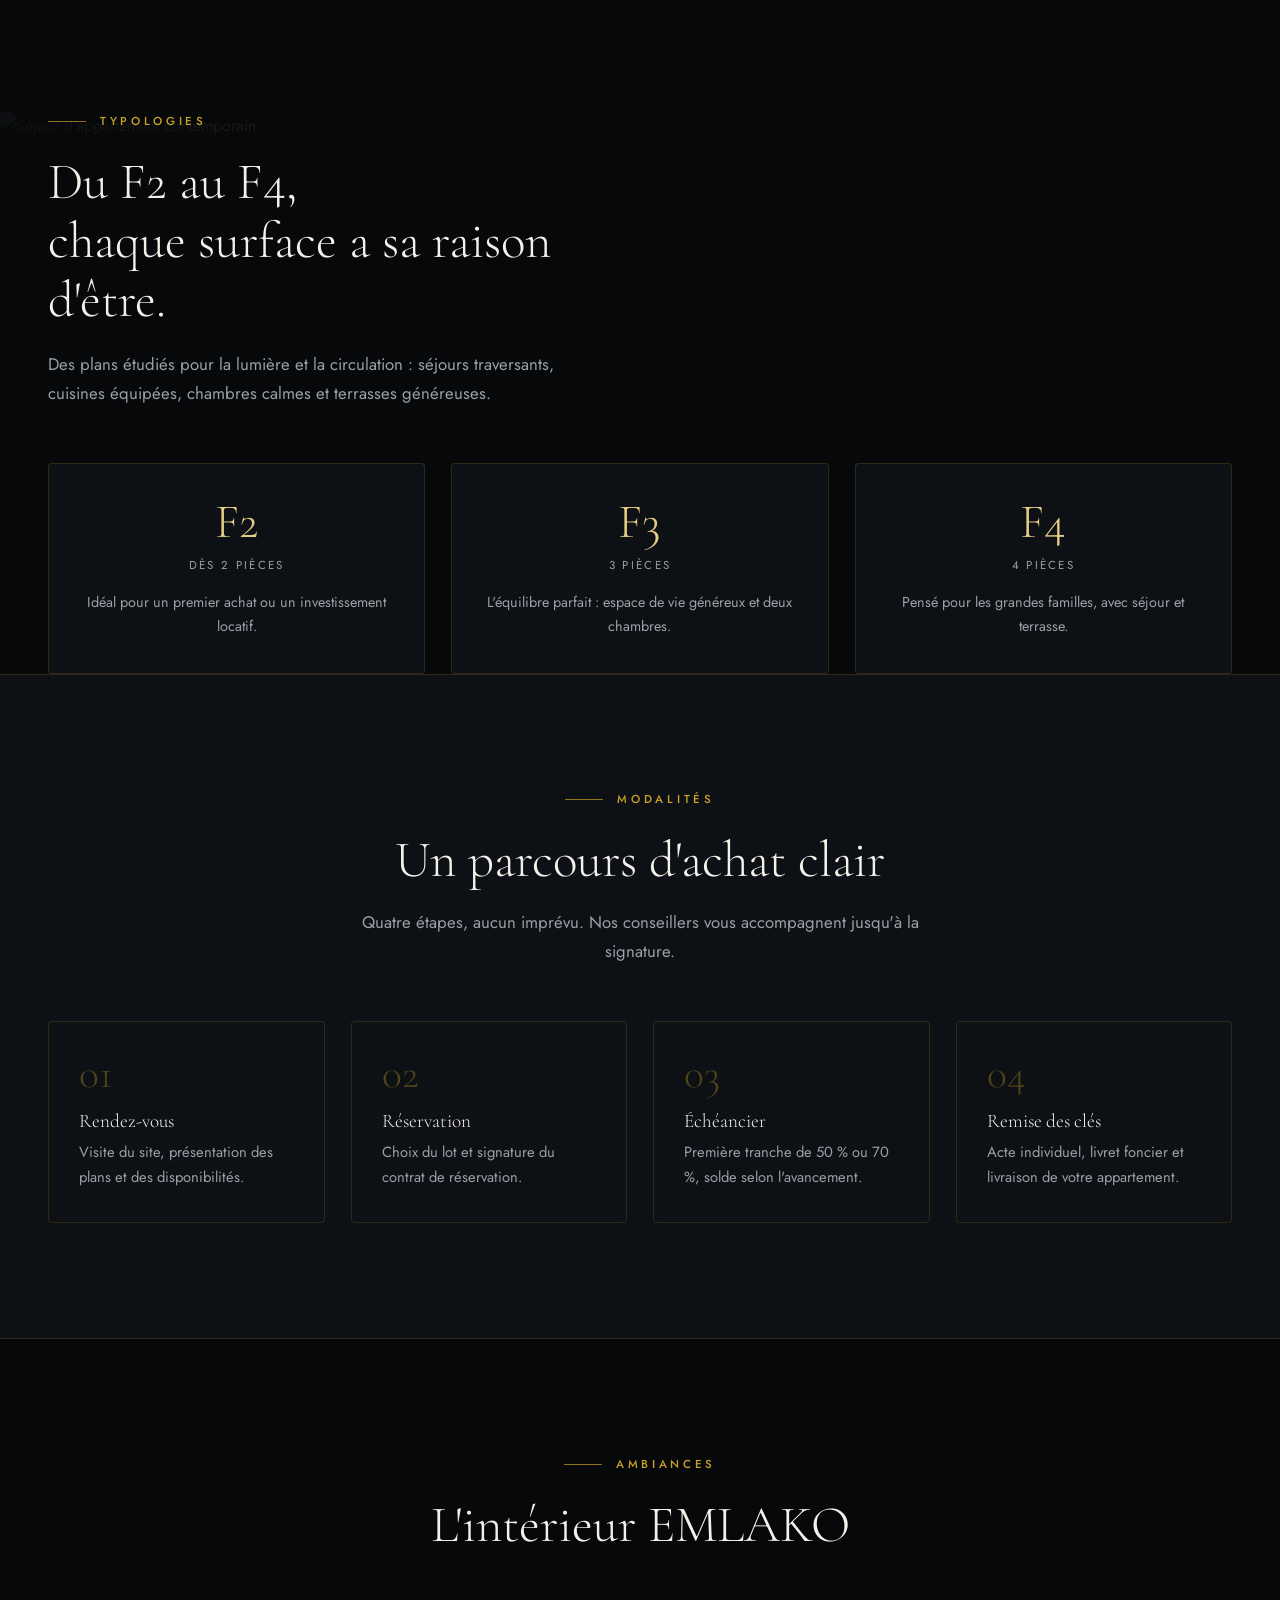
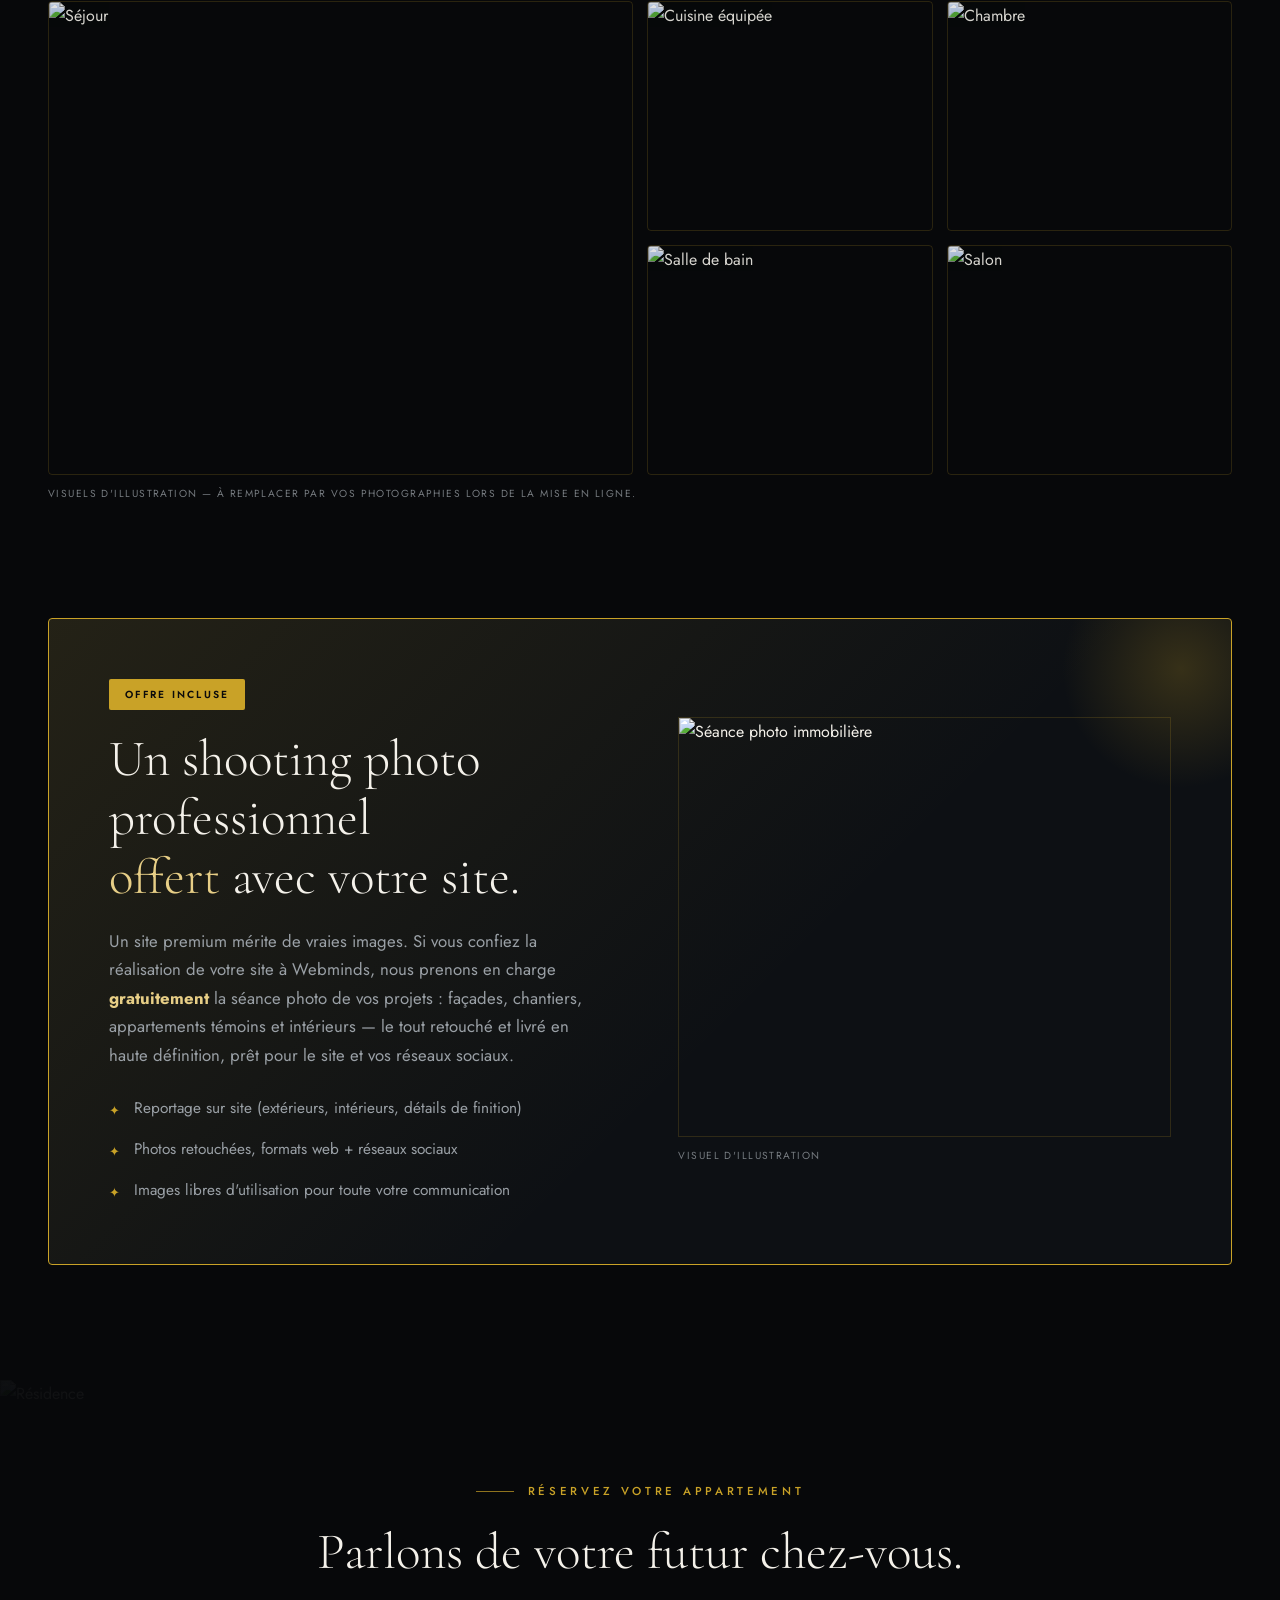
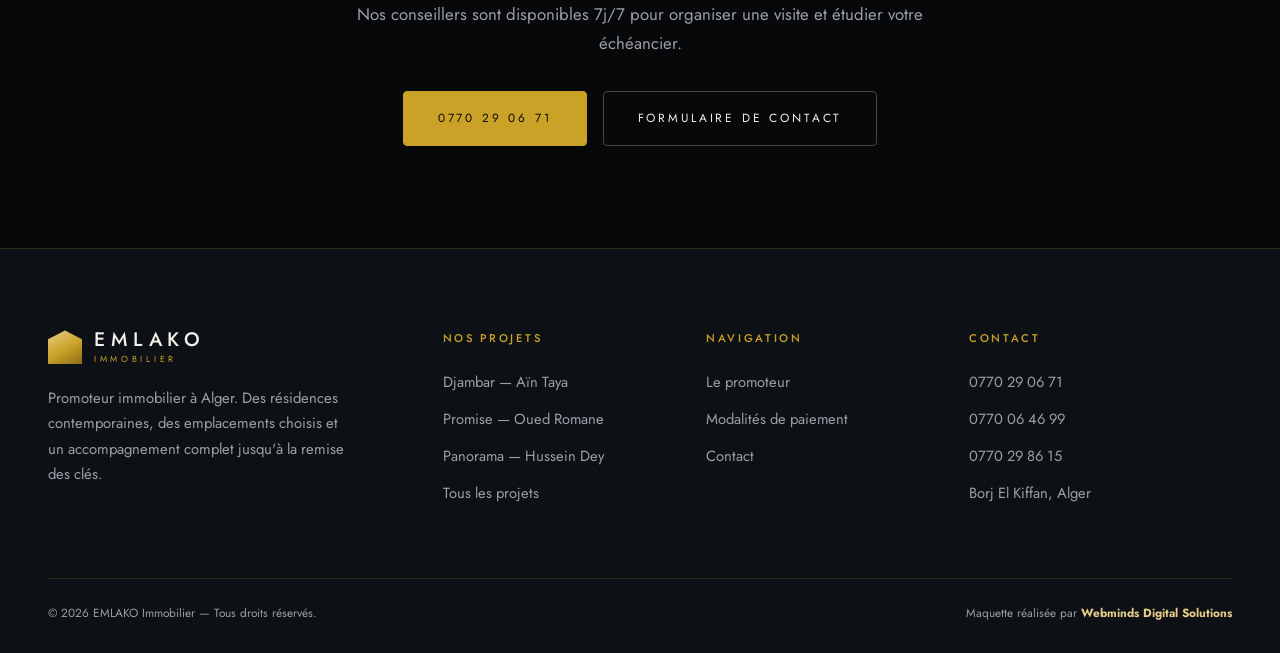
==== commit 40e2c5b0: "Ajoute une bascule version sombre / claire dans la navigation Bouton present sur toutes les pages de" ====
--- a/index.html
+++ b/index.html
@@ -28,6 +28,7 @@
     </nav>
     <div class="nav__cta">
       <span class="nav__tel">0770 29 06 71</span>
+      <a class="switch" id="themeSwitch" href="/light/" title="Changer de version"><span class="switch__dot"></span><span class="switch__txt">Version claire</span></a>
       <button class="burger" aria-label="Menu">☰</button>
     </div>
   </div>
--- a/assets/css/style.css
+++ b/assets/css/style.css
@@ -307,3 +307,20 @@
   .form .row{grid-template-columns:1fr}
   .footer__grid{grid-template-columns:1fr}
 }
+
+/* --- Bascule version sombre / claire --- */
+.switch{
+  display:inline-flex;align-items:center;gap:9px;
+  padding:9px 16px;border:1px solid var(--ligne);border-radius:40px;
+  font-size:.62rem;letter-spacing:.2em;text-transform:uppercase;
+  color:var(--gris);transition:var(--t);white-space:nowrap;
+}
+.switch:hover{border-color:var(--or);color:var(--or-clair)}
+.switch__dot{
+  width:11px;height:11px;border-radius:50%;flex:none;
+  background:linear-gradient(90deg,#F4F1EA 50%,#111 50%);
+  border:1px solid var(--or);transition:var(--t);
+}
+.switch:hover .switch__dot{transform:rotate(180deg)}
+@media(max-width:1100px){.switch__txt{display:none}.switch{padding:9px 11px}}
+@media(max-width:820px){.switch{order:-1}}
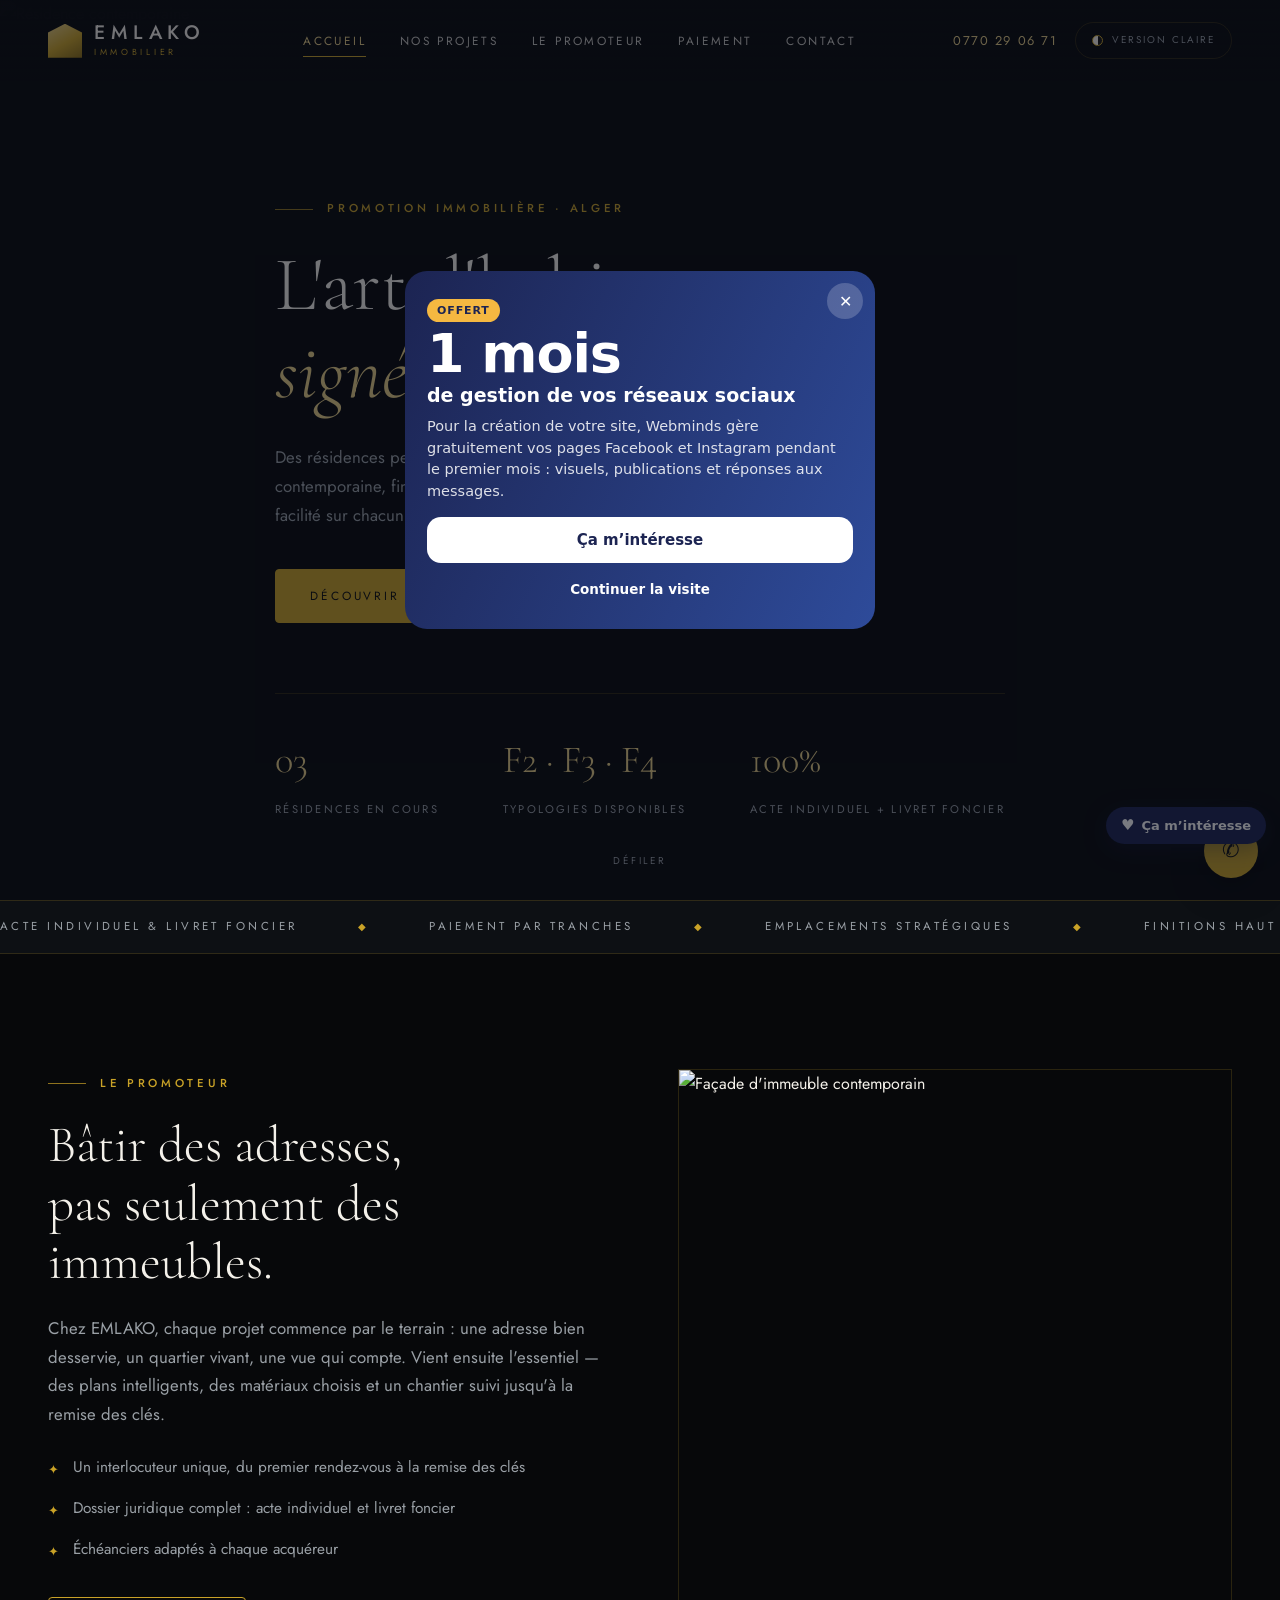
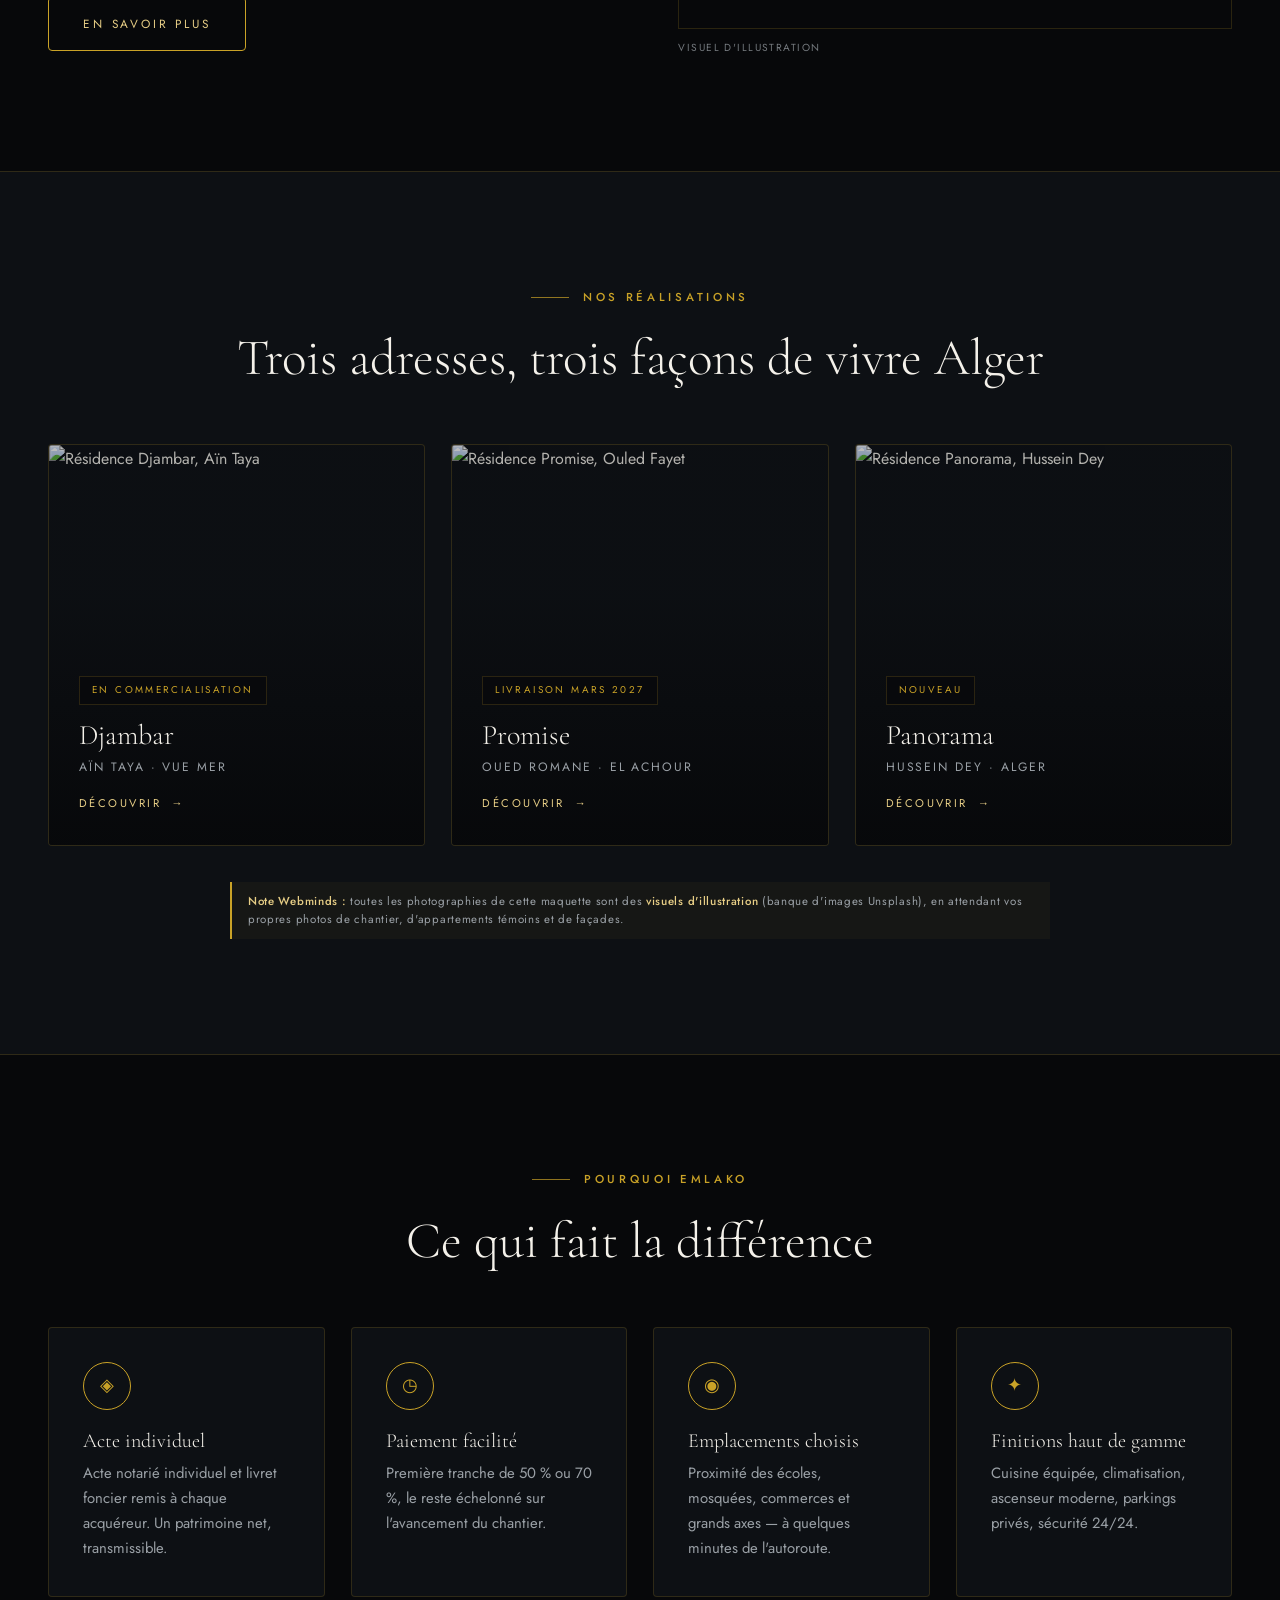
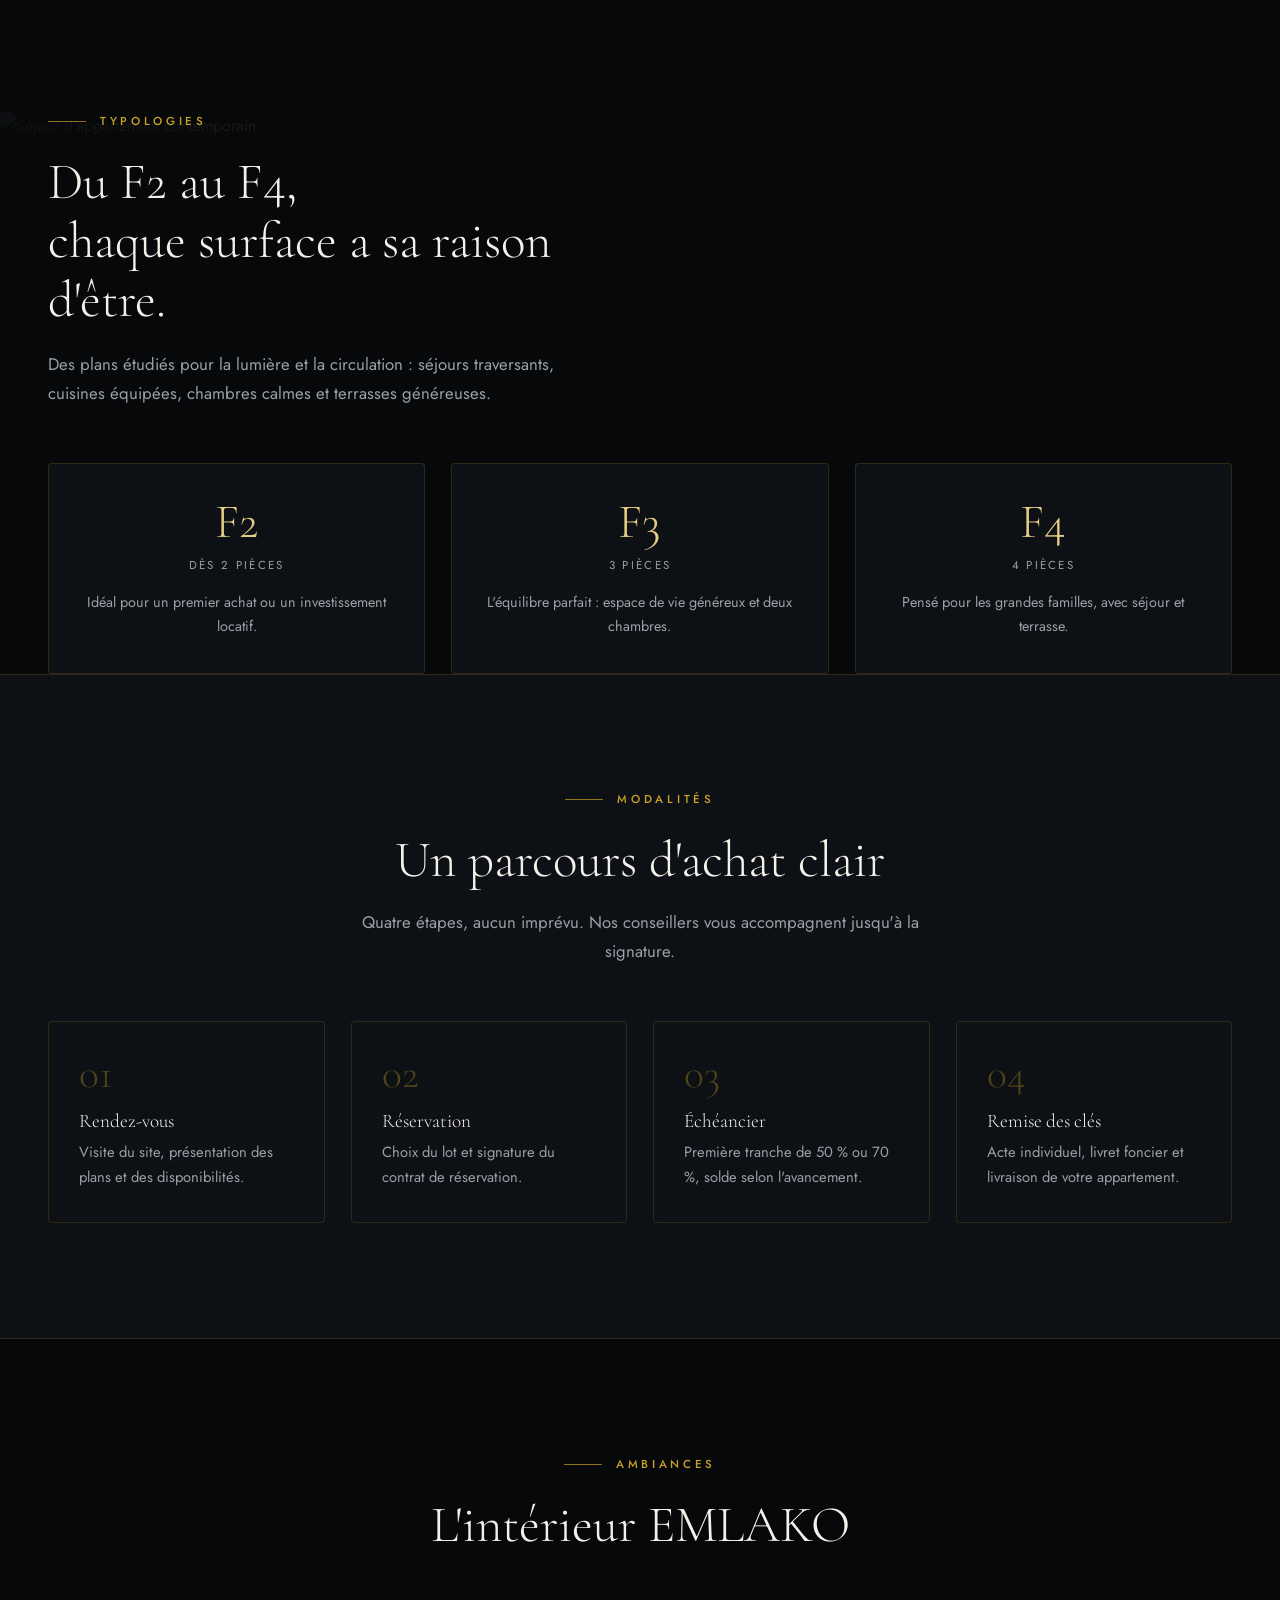
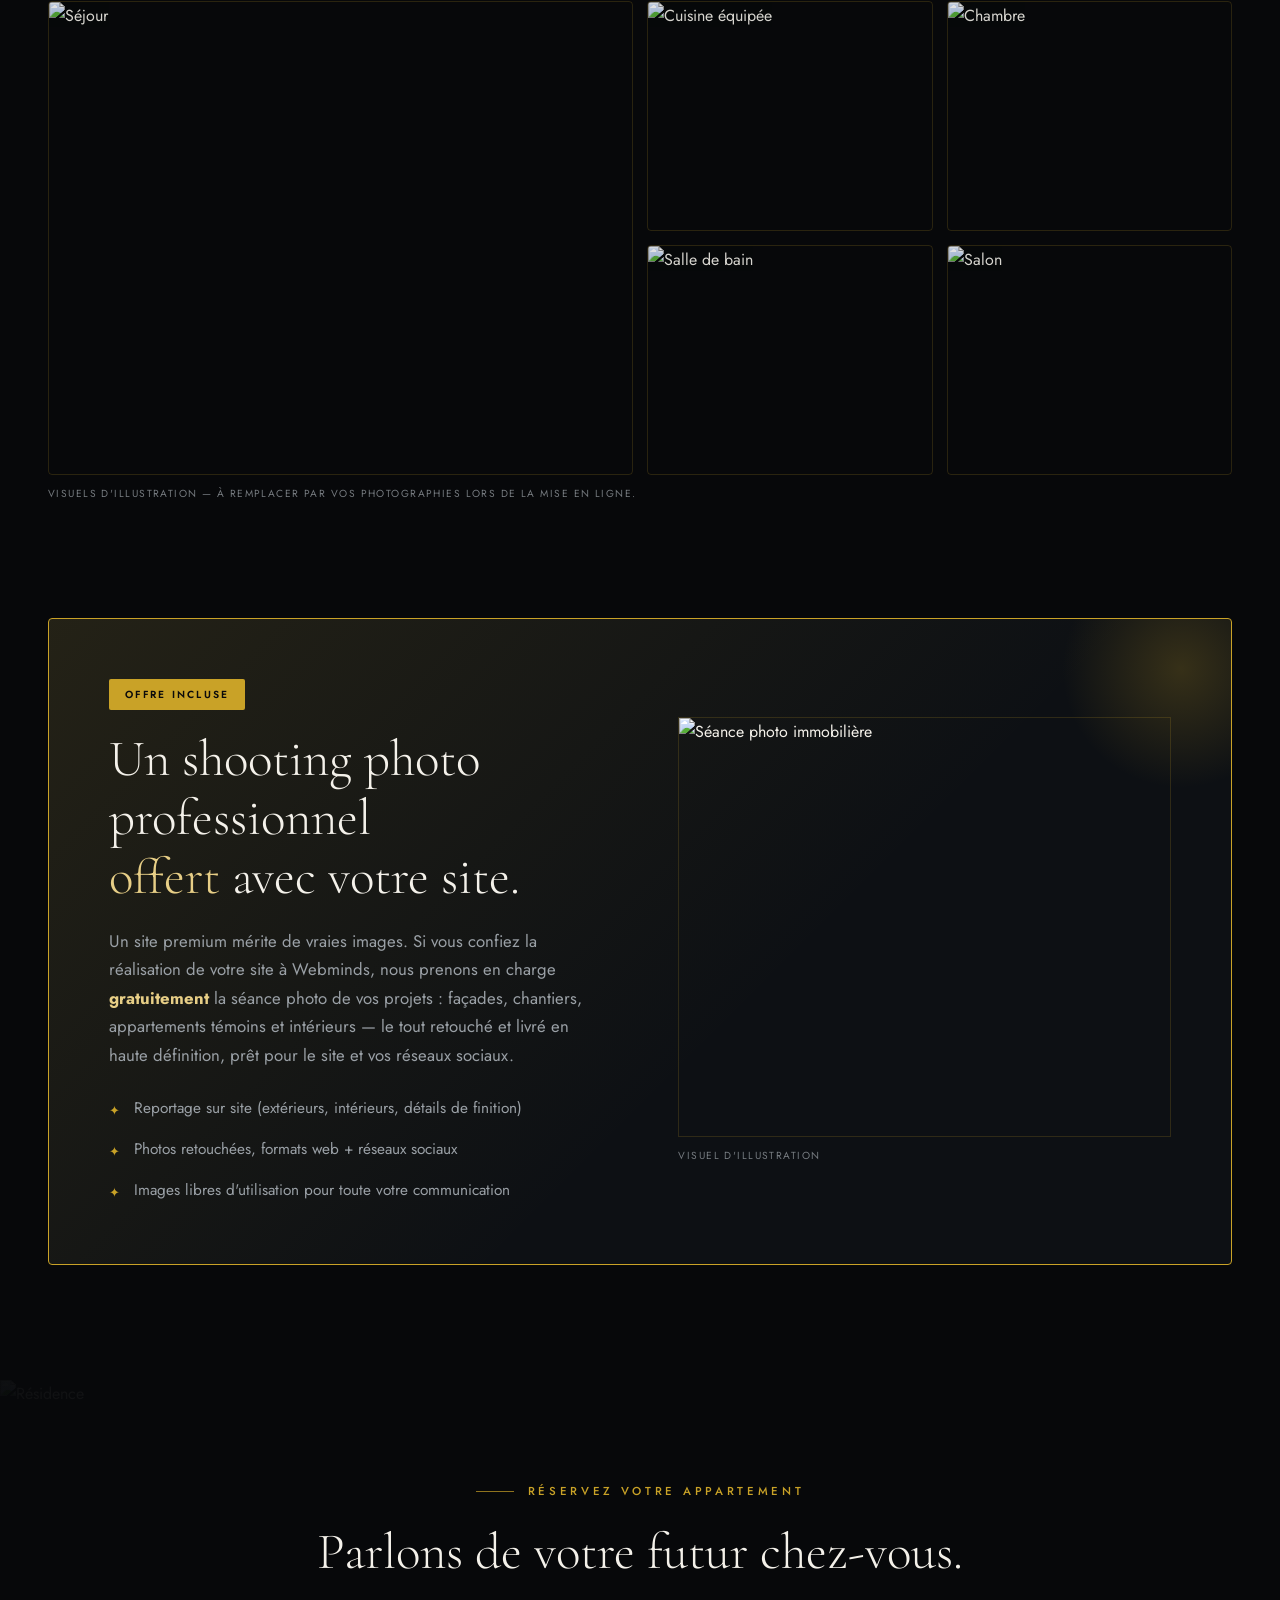
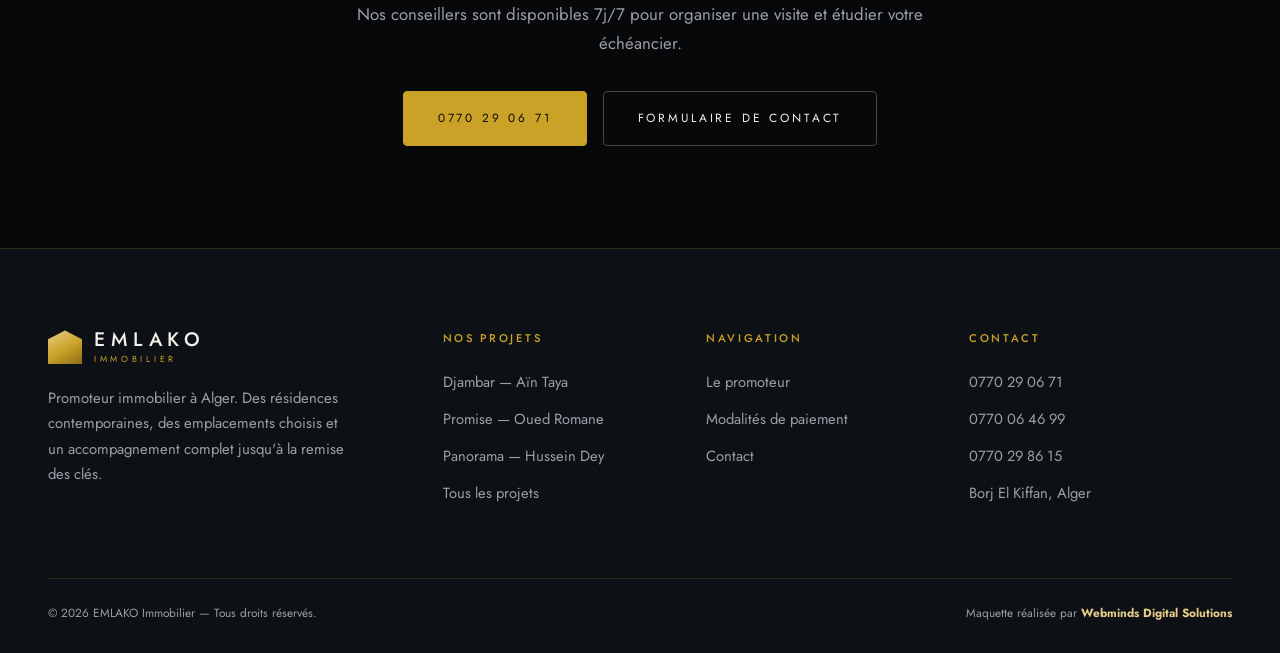
==== commit 62553bcf: "Pop-up « 1 mois de réseaux sociaux offert » et bouton « Ça m'intéresse » (envoi WhatsApp)" ====
--- a/index.html
+++ b/index.html
@@ -284,6 +284,42 @@
 
 <a href="https://wa.me/213770290671" class="wa" aria-label="WhatsApp" target="_blank" rel="noopener">✆</a>
 
-<script src="assets/js/main.js"></script>
-</body>
+<script src="assets/js/main.js"></script><script data-wml>(function(){if(window.__wmL)return;window.__wmL=1;
+var C={"p": "EMLAKO Immobilier", "mail": null, "wa": "213797372452", "v": [["/", "Version sombre", ""], ["/light/", "Version claire", ""]]};
+function ready(f){document.readyState==='loading'?document.addEventListener('DOMContentLoaded',f):f()}
+ready(function(){
+var css='.wmL-b{position:fixed;right:14px;bottom:calc(56px + env(safe-area-inset-bottom));z-index:2147483000;border:0;border-radius:999px;background:#1C2452;color:#fff;font:700 13px/1 system-ui,-apple-system,Segoe UI,Roboto,sans-serif;padding:11px 15px;box-shadow:0 6px 22px rgba(20,30,60,.35);cursor:pointer;display:flex;align-items:center;gap:7px}'
++'@media(max-width:520px){.wmL-b{bottom:calc(112px + env(safe-area-inset-bottom));font-size:12.5px;padding:10px 13px}}'
++'.wmL-m{position:fixed;inset:0;z-index:2147483001;background:rgba(10,14,25,.55);display:none;align-items:flex-end;justify-content:center;font-family:system-ui,-apple-system,Segoe UI,Roboto,sans-serif}.wmL-m.on{display:flex}@media(min-width:700px){.wmL-m{align-items:center;padding:20px}}'
++'.wmL-x{box-sizing:border-box;position:relative;background:#fff;color:#1C2452;width:100%;max-width:470px;max-height:92vh;overflow:auto;border-radius:22px 22px 0 0;padding:24px 22px calc(22px + env(safe-area-inset-bottom));text-align:left}@media(min-width:700px){.wmL-x{border-radius:22px}}'
++'.wmL-x *{box-sizing:border-box}.wmL-c{position:absolute;top:12px;right:12px;width:36px;height:36px;border:0;border-radius:50%;background:#F0F2F1;font-size:16px;cursor:pointer;color:#1C2452}'
++'.wmL-x h3{font:800 26px/1.1 system-ui,-apple-system,sans-serif;margin:4px 40px 10px 0;color:inherit}.wmL-x p{margin:0 0 14px;line-height:1.5;font-size:14.5px;opacity:.85}'
++'.wmL-o{background:linear-gradient(115deg,#1C2452,#2E4B9A);color:#fff}.wmL-o .wmL-c{background:rgba(255,255,255,.2);color:#fff}.wmL-big{font:900 54px/.95 system-ui,-apple-system,sans-serif;letter-spacing:-.02em;margin:6px 0 2px}.wmL-big small{display:block;font-size:19px;font-weight:700;letter-spacing:0;margin-top:6px}'
++'.wmL-tag{display:inline-block;background:#F5B841;color:#1C2452;font:800 11px system-ui,sans-serif;letter-spacing:.08em;border-radius:999px;padding:5px 10px}'
++'.wmL-btn{display:flex;align-items:center;justify-content:center;width:100%;border:0;border-radius:14px;padding:14px;font:800 15px system-ui,-apple-system,sans-serif;cursor:pointer;margin-top:8px}.wmL-w{background:#fff;color:#1C2452}.wmL-g{background:#1FAF55;color:#fff}.wmL-n{background:#1C2452;color:#fff}.wmL-l{background:transparent;color:inherit;font-weight:600;font-size:13.5px;padding:10px}'
++'.wmL-s{font:700 11.5px system-ui,sans-serif;text-transform:uppercase;letter-spacing:.06em;opacity:.6;margin:12px 0 8px}.wmL-ch{display:grid;gap:8px}.wmL-ch label{display:flex;align-items:center;gap:10px;border:1.5px solid #E2E6E3;border-radius:12px;padding:11px 12px;cursor:pointer;font-size:14px;font-weight:600}.wmL-ch label small{display:block;font-weight:500;opacity:.65;font-size:12px}.wmL-ch input{width:18px;height:18px;flex:none;accent-color:#1FAF55}'
++'.wmL-f{display:grid;gap:8px;margin:12px 0 6px}.wmL-f input{border:1.5px solid #E2E6E3;border-radius:12px;padding:12px;font:500 16px system-ui,sans-serif;color:#1C2452;background:#fff;-webkit-user-select:text!important;user-select:text!important;width:100%}'
++'.wmL-ok{text-align:center}.wmL-ok i{display:grid;place-items:center;width:64px;height:64px;margin:6px auto 12px;border-radius:50%;background:#E8F7EE;color:#1FAF55;font-style:normal;font-size:30px}';
+var st=document.createElement('style');st.textContent=css;document.head.appendChild(st);
+function ss(k,v){try{if(v===undefined)return sessionStorage.getItem(k);sessionStorage.setItem(k,v)}catch(e){}}
+var p=location.pathname,cur=0;C.v.forEach(function(v,i){if(v[0]!=='/'&&p.indexOf(v[0])===0)cur=i});
+var off=document.createElement('div');off.className='wmL-m';off.innerHTML='<div class="wmL-x wmL-o" role="dialog" aria-modal="true"><button class="wmL-c" type="button" aria-label="Fermer">✕</button><span class="wmL-tag">OFFERT</span><div class="wmL-big">1 mois<small>de gestion de vos réseaux sociaux</small></div><p style="margin-top:12px">Pour la création de votre site, Webminds gère gratuitement vos pages Facebook et Instagram pendant le premier mois : visuels, publications et réponses aux messages.</p><button class="wmL-btn wmL-w" type="button" data-i>Ça m’intéresse</button><button class="wmL-btn wmL-l" type="button" data-c>Continuer la visite</button></div>';
+var ch='';C.v.forEach(function(v,i){ch+='<label><input type="radio" name="wmLv" value="'+v[1]+'"'+(i===cur?' checked':'')+'><span>'+v[1]+(v[2]?'<small>'+v[2]+'</small>':'')+'</span></label>'});
+var it=document.createElement('div');it.className='wmL-m';it.innerHTML='<div class="wmL-x" role="dialog" aria-modal="true"><button class="wmL-c" type="button" aria-label="Fermer">✕</button><div data-s1><h3>Cette maquette vous plaît ?</h3><p>Choisissez la version qui vous intéresse : Webminds vous recontacte pour vous la présenter.</p>'+(C.v.length>1?'<div class="wmL-s">La version préférée</div><div class="wmL-ch">'+ch+'</div>':'')+'<div class="wmL-s">En plus</div><div class="wmL-ch"><label><input type="checkbox" value="Gestion des réseaux sociaux (1 mois offert)"><span>Réseaux sociaux<small>1 mois de gestion offert avec le site</small></span></label></div><div class="wmL-f"><input name="n" placeholder="Votre nom" autocomplete="name"><input name="t" type="tel" inputmode="tel" placeholder="Votre téléphone (facultatif)" autocomplete="tel"></div><button class="wmL-btn wmL-g" type="button" data-w>Envoyer sur WhatsApp</button>'+(C.mail?'<button class="wmL-btn wmL-l" type="button" data-e>Envoyer par e-mail</button>':'')+'</div><div class="wmL-ok" data-s2 hidden><i>✓</i><h3 style="margin:0 0 8px">Merci !</h3><p>Votre choix a bien été transmis à Webminds. Nous vous recontactons très vite.</p><button class="wmL-btn wmL-n" type="button" data-c>Continuer la visite</button></div></div>';
+document.body.appendChild(off);document.body.appendChild(it);
+var b=document.createElement('button');b.type='button';b.className='wmL-b';b.innerHTML='<b style="font-size:15px">♥</b>Ça m’intéresse';document.body.appendChild(b);
+function op(m){off.classList.remove('on');it.classList.remove('on');m.classList.add('on')}
+[off,it].forEach(function(m){m.addEventListener('click',function(e){if(e.target===m||e.target.closest('.wmL-c')||e.target.closest('[data-c]'))m.classList.remove('on')})});
+b.onclick=function(){op(it)};off.querySelector('[data-i]').onclick=function(){op(it)};
+function msg(){var v=(it.querySelector('input[name=wmLv]:checked')||{}).value||C.v[cur][1],x=[].map.call(it.querySelectorAll('input[type=checkbox]:checked'),function(c){return c.value}),n=it.querySelector('[name=n]').value.trim(),t=it.querySelector('[name=t]').value.trim();
+ return{v:v,x:x,n:n,t:t,txt:'Bonjour Webminds, la maquette '+C.p+' m’intéresse.\nVersion préférée : '+v+(x.length?'\nEn plus : '+x.join(', '):'')+(n?'\nNom : '+n:'')+(t?'\nTéléphone : '+t:'')+'\nLien : '+location.origin+C.v[cur][0]}}
+function mail(m){if(!C.mail)return;try{fetch('https://formsubmit.co/ajax/'+C.mail,{method:'POST',keepalive:true,headers:{'Content-Type':'application/json','Accept':'application/json'},body:JSON.stringify({_subject:'Maquette '+C.p+' : intéressé ('+m.v+')',Prospect:C.p,Version:m.v,Options:m.x.join(', ')||'-',Nom:m.n||'-',Telephone:m.t||'-',Lien:location.origin+C.v[cur][0],_template:'table',_captcha:'false'})}).catch(function(){})}catch(e){}}
+function done(){it.querySelector('[data-s1]').hidden=true;it.querySelector('[data-s2]').hidden=false;ss('wmL-sent','1')}
+it.querySelector('[data-w]').onclick=function(){var m=msg();mail(m);done();location.href='https://wa.me/'+C.wa+'?text='+encodeURIComponent(m.txt)};
+var e=it.querySelector('[data-e]');if(e)e.onclick=function(){mail(msg());done()};
+var sh=ss('wmL-off');addEventListener('scroll',function(){var r=(scrollY+innerHeight)/document.documentElement.scrollHeight;
+ if(!sh&&scrollY>500&&r>.3){sh=1;ss('wmL-off','1');op(off)}
+ if(!ss('wmL-it')&&!ss('wmL-sent')&&sh&&r>.92&&!off.classList.contains('on')){ss('wmL-it','1');op(it)}},{passive:true});
+});})();
+</script></body>
 </html>
